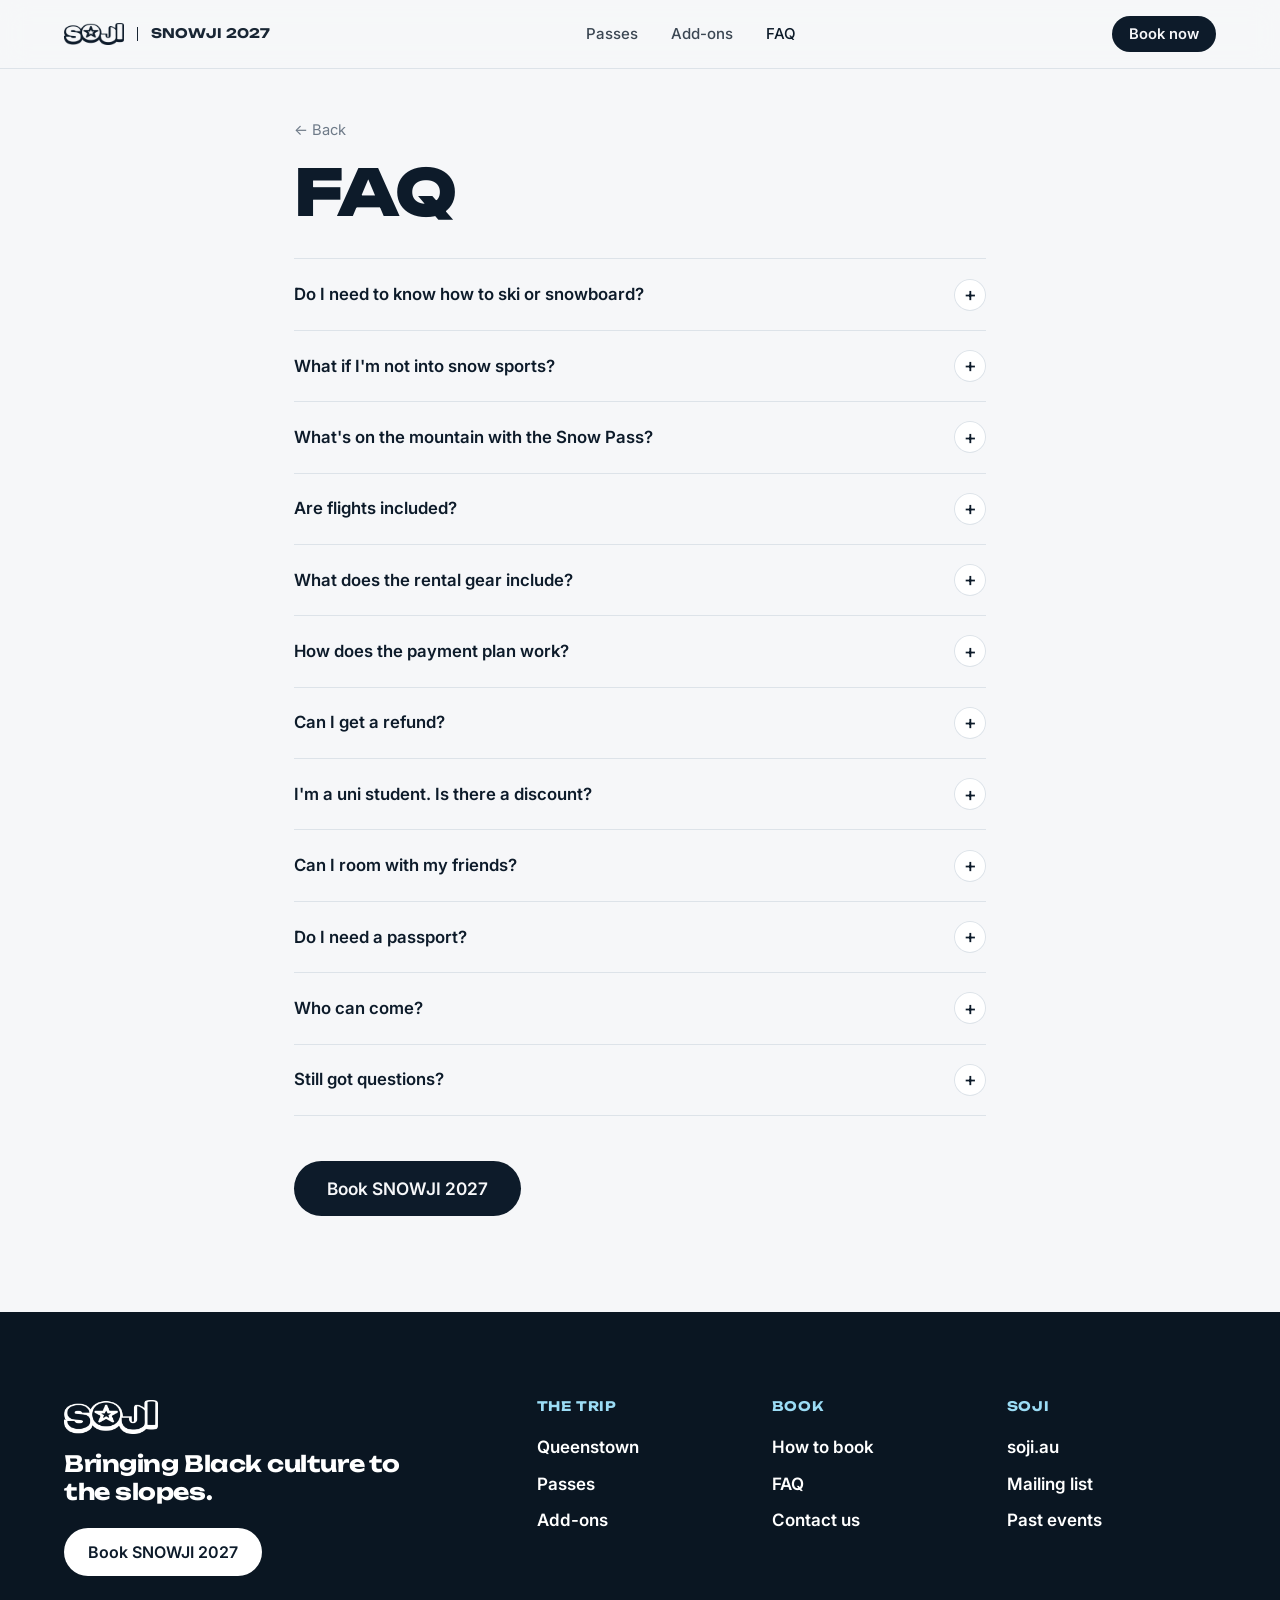
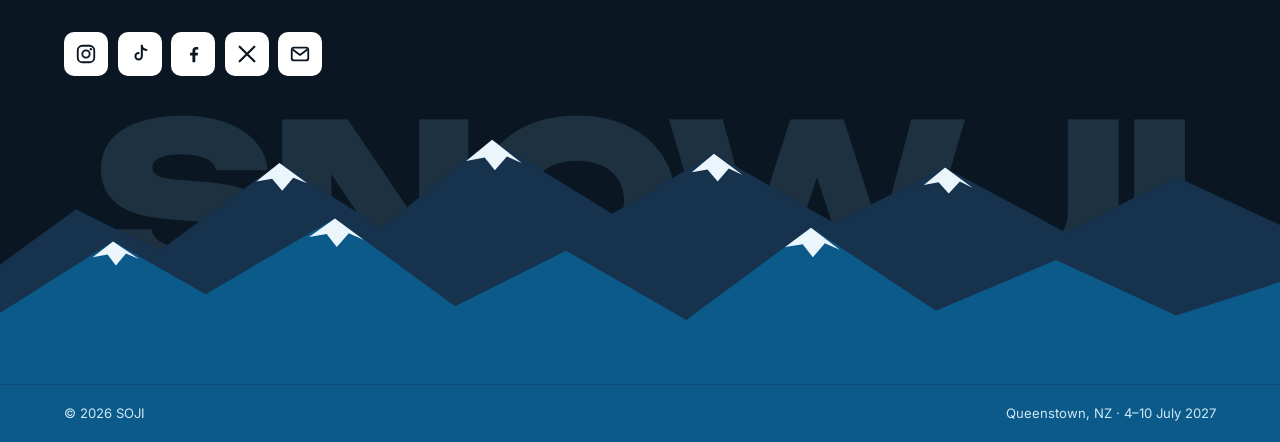
==== faq.html @ d61f3006 "SNOWJI 2027 site Co-Authored-By: Claude Opus 5.5 <noreply@anthropic.com>" ====
<!doctype html>
<html lang="en-AU">
<head>
  <meta charset="utf-8">
  <meta name="viewport" content="width=device-width, initial-scale=1, viewport-fit=cover">
  <title>FAQ · SNOWJI 2027</title>
  <meta name="description" content="Everything you need to know about SNOWJI 2027 in Queenstown: passes, flights, payments, gear and more.">
  <meta name="theme-color" content="#F6F7F9">
  <link rel="icon" href="data:image/svg+xml,%3Csvg xmlns='http://www.w3.org/2000/svg' viewBox='0 0 64 64'%3E%3Crect width='64' height='64' rx='16' fill='%230D1B2A'/%3E%3Cpath d='M32 12v40M14.7 22l34.6 20M14.7 42l34.6-20' stroke='%23F6F7F9' stroke-width='5' stroke-linecap='round'/%3E%3C/svg%3E">
  <link rel="preconnect" href="https://fonts.googleapis.com">
  <link rel="preconnect" href="https://fonts.gstatic.com" crossorigin>
  <link href="https://fonts.googleapis.com/css2?family=Unbounded:wght@400..800&family=Inter:wght@400;500;600;700&display=swap" rel="stylesheet">
  <link rel="stylesheet" href="css/styles.css">
</head>
<body class="page">
  <header class="nav scrolled" id="nav">
    <a class="brand" href="index.html" aria-label="SNOWJI 2027 home">
      <span class="soji-mark" aria-hidden="true"></span>
      <span class="brand-event">SNOWJI 2027</span>
    </a>
    <nav class="nav-links" aria-label="Sections">
      <a href="index.html#passes">Passes</a>
      <a href="index.html#add-ons">Add-ons</a>
      <a href="faq.html" aria-current="page">FAQ</a>
    </nav>
    <a class="btn btn-ink btn-sm" href="https://www.wetravel.com/trips/snowji-2027-soji-3534687816" target="_blank" rel="noopener">Book now</a>
  </header>

  <main class="faq-page">
    <a class="back" href="index.html">← Back</a>
    <h1>FAQ</h1>

    <div class="faq">
      <details>
        <summary>Do I need to know how to ski or snowboard?</summary>
        <p>No. SNOWJI is for first-timers through to pros. If you're new, add the A$99 beginner lesson to your Snow Pass.</p>
      </details>
      <details>
        <summary>What if I'm not into snow sports?</summary>
        <p>Get the Vibe Pass: six nights' accommodation, the group dinner and two activities in Queenstown, without the ski days.</p>
      </details>
      <details>
        <summary>What's on the mountain with the Snow Pass?</summary>
        <p>Three ski days plus one night skiing session at Coronet Peak, with lift passes, rental gear and mountain transport.</p>
      </details>
      <details>
        <summary>Are flights included?</summary>
        <p>No. Return flights from Melbourne with Air New Zealand are an optional add-on (A$1,099, with a separate A$99 deposit). It includes a 23 kg checked bag, 7 kg carry-on and return airport coach transfers in Queenstown. You can book your own flights, but airport transfers only come with our flight add-on.</p>
      </details>
      <details>
        <summary>What does the rental gear include?</summary>
        <p>Skiing: skis, ski boots, poles and a helmet. Snowboarding: a snowboard with bindings, snowboard boots and a helmet. Snow jackets, pants, gloves and goggles aren't included.</p>
      </details>
      <details>
        <summary>How does the payment plan work?</summary>
        <p>Pay the A$99 deposit to lock in your spot. Instalments start in January 2027, or you can pay in full at any time. Pay by BECS direct debit to avoid extra transaction fees. Booking fees apply.</p>
      </details>
      <details>
        <summary>Can I get a refund?</summary>
        <p>All payments are non-refundable, including if there's no snow or the lifts aren't running. Once you've chosen a package, it can't be changed. We strongly recommend travel insurance.</p>
      </details>
      <details>
        <summary>I'm a uni student. Is there a discount?</summary>
        <p>Let us know you're an Australian or New Zealand university student at checkout. If a discount is available, we'll email you the details.</p>
      </details>
      <details>
        <summary>Can I room with my friends?</summary>
        <p>You can list up to three preferred roommates at checkout. We'll do our best, but requests can't be guaranteed.</p>
      </details>
      <details>
        <summary>Do I need a passport?</summary>
        <p>Yes, a valid passport. If you're booking our flights, make sure the name you give us matches your passport.</p>
      </details>
      <details>
        <summary>Who can come?</summary>
        <p>SNOWJI is 18+. Wheelchair-accessible options are available, so get in touch.</p>
      </details>
      <details>
        <summary>Still got questions?</summary>
        <p>Email <a href="mailto:info@soji.au">info@soji.au</a> or DM <a href="https://instagram.com/soji.au" target="_blank" rel="noopener">@soji.au</a> on Instagram.</p>
      </details>
    </div>

    <a class="btn btn-ink btn-lg" href="https://www.wetravel.com/trips/snowji-2027-soji-3534687816" target="_blank" rel="noopener">Book SNOWJI 2027</a>
  </main>

  <footer class="foot">
    <div class="foot-top">
      <div class="foot-brand">
        <span class="soji-mark" aria-hidden="true"></span>
        <p class="foot-tag">Bringing Black culture to the slopes.</p>
        <a class="btn btn-light" href="https://www.wetravel.com/trips/snowji-2027-soji-3534687816" target="_blank" rel="noopener">Book SNOWJI 2027</a>
      </div>
      <nav class="foot-cols" aria-label="Footer">
        <div>
          <h2>The trip</h2>
          <a href="index.html#trip">Queenstown</a>
          <a href="index.html#passes">Passes</a>
          <a href="index.html#add-ons">Add-ons</a>
        </div>
        <div>
          <h2>Book</h2>
          <a href="index.html#booking">How to book</a>
          <a href="faq.html">FAQ</a>
          <a href="mailto:info@soji.au">Contact us</a>
        </div>
        <div>
          <h2>SOJI</h2>
          <a href="https://www.soji.au/" target="_blank" rel="noopener">soji.au</a>
          <a href="https://www.soji.au/mail" target="_blank" rel="noopener">Mailing list</a>
          <a href="https://www.soji.au/past-events" target="_blank" rel="noopener">Past events</a>
        </div>
      </nav>
    </div>
    <ul class="foot-social">
      <li><a href="https://www.instagram.com/soji.au" target="_blank" rel="noopener" aria-label="SOJI on Instagram"><svg viewBox="0 0 24 24" aria-hidden="true"><rect x="3" y="3" width="18" height="18" rx="5" fill="none" stroke="currentColor" stroke-width="2"/><circle cx="12" cy="12" r="4" fill="none" stroke="currentColor" stroke-width="2"/><circle cx="17.3" cy="6.7" r="1.3" fill="currentColor"/></svg></a></li>
      <li><a href="https://www.tiktok.com/@soji.au" target="_blank" rel="noopener" aria-label="SOJI on TikTok"><svg viewBox="0 0 24 24" aria-hidden="true"><path d="M14 3v11.5a3.5 3.5 0 1 1-3.5-3.5" fill="none" stroke="currentColor" stroke-width="2.2" stroke-linecap="round"/><path d="M14 3c.4 2.6 2.2 4.4 5 4.6" fill="none" stroke="currentColor" stroke-width="2.2" stroke-linecap="round"/></svg></a></li>
      <li><a href="https://www.facebook.com/soji.au" target="_blank" rel="noopener" aria-label="SOJI on Facebook"><svg viewBox="0 0 24 24" aria-hidden="true"><path d="M14.5 21v-7.5h2.6l.4-3h-3V8.6c0-.9.3-1.5 1.6-1.5h1.6V4.4A21 21 0 0 0 15.3 4.3c-2.3 0-3.9 1.4-3.9 4v2.2H8.8v3h2.6V21z" fill="currentColor"/></svg></a></li>
      <li><a href="https://twitter.com/soji_au" target="_blank" rel="noopener" aria-label="SOJI on X"><svg viewBox="0 0 24 24" aria-hidden="true"><path d="M4 4l16 16M20 4L4 20" fill="none" stroke="currentColor" stroke-width="2.4" stroke-linecap="round"/></svg></a></li>
      <li><a href="mailto:info@soji.au" aria-label="Email SOJI"><svg viewBox="0 0 24 24" aria-hidden="true"><rect x="3" y="5" width="18" height="14" rx="2.5" fill="none" stroke="currentColor" stroke-width="2"/><path d="M4 7l8 6 8-6" fill="none" stroke="currentColor" stroke-width="2" stroke-linejoin="round"/></svg></a></li>
    </ul>
    <div class="foot-art" aria-hidden="true">
      <svg viewBox="0 0 1440 360" preserveAspectRatio="xMidYMax slice">
        <text x="720" y="250" text-anchor="middle" class="foot-word">SNOWJI</text>
        <path class="m-far" d="M0 250 L110 170 L200 215 L330 120 L440 190 L560 95 L690 175 L800 110 L930 185 L1050 125 L1180 195 L1300 135 L1440 200 V360 H0Z"/>
        <path class="m-snow" d="M330 120 L305 140 L322 137 L333 150 L345 136 L360 142Z M560 95 L532 118 L552 114 L563 128 L576 113 L592 120Z M800 110 L776 130 L793 127 L804 140 L816 126 L831 133Z M1050 125 L1027 144 L1043 141 L1054 153 L1066 140 L1080 147Z"/>
        <path class="m-near" d="M0 300 L150 205 L250 262 L390 180 L520 275 L640 215 L770 290 L905 190 L1040 280 L1170 225 L1300 285 L1440 240 V360 H0Z"/>
        <path class="m-snow" d="M390 180 L362 200 L381 197 L392 211 L405 196 L421 203Z M905 190 L877 211 L896 208 L907 222 L920 207 L936 214Z M150 205 L128 222 L144 219 L153 231 L164 218 L178 224Z"/>
      </svg>
    </div>
    <div class="foot-bar">
      <span>© 2026 SOJI</span>
      <span>Queenstown, NZ · 4–10 July 2027</span>
    </div>
  </footer>
  <script src="js/book.js" defer></script>
  <script src="https://cdn.wetravel.com/widgets/embed_checkout.js" defer></script>
</body>
</html>
---- css/styles.css ----
/* SNOWJI 2027 */
:root {
  --snow: #F6F7F9;
  --snow-2: #ECEFF3;
  --card: #FFFFFF;
  --ink: #0D1B2A;
  --ink-2: #44515F;
  --ink-3: #6E7A88;
  --line: #DDE3E9;
  --flare: #F0532F;
  --sky: #0B5A8A;
  --ice: #9BDCF5;
  --ice-2: #DCF1FA;

  --lane: clamp(64px, 13vw, 210px);
  --gutter: clamp(20px, 5vw, 72px);
  --pad: clamp(88px, 13vh, 150px);
  --radius: 22px;
  --nav-h: 68px;

  --display: "Unbounded", ui-sans-serif, system-ui, sans-serif;
  --body: "Inter", ui-sans-serif, system-ui, -apple-system, "Segoe UI", sans-serif;
  color-scheme: light;
}

*, *::before, *::after { box-sizing: border-box; }
html { -webkit-text-size-adjust: 100%; scroll-behavior: smooth; scroll-padding-top: var(--nav-h); }
body { margin: 0; background: var(--snow); color: var(--ink); font: 400 1.0625rem/1.6 var(--body); -webkit-font-smoothing: antialiased; overflow-x: clip; }
img { display: block; max-width: 100%; height: auto; }
a { color: inherit; }
p, ul, ol, figure, dl, dd { margin: 0; }
h1, h2, h3 { margin: 0; font-family: var(--display); line-height: 1.05; letter-spacing: -0.03em; }
h2 { font-size: clamp(1.9rem, 4.2vw, 3.4rem); font-weight: 700; text-wrap: balance; }
h3 { font-weight: 600; letter-spacing: -0.02em; }
:focus-visible { outline: 3px solid var(--flare); outline-offset: 3px; border-radius: 6px; }

/* Buttons */
.btn {
  display: inline-flex; align-items: center; justify-content: center;
  font: 600 1rem/1 var(--body); padding: 1em 1.5em; border-radius: 999px;
  text-decoration: none; white-space: nowrap;
  transition: transform .2s ease, background-color .2s ease, color .2s ease;
}
.btn:hover { transform: translateY(-2px); }
.btn-ink { background: var(--ink); color: var(--snow); }
.btn-ink:hover { background: #18324D; }
.btn-light { background: #fff; color: var(--ink); }
.btn-sm { padding: .7em 1.15em; font-size: .92rem; }
.btn-lg { padding: 1.1em 1.9em; font-size: 1.08rem; }

/* WeTravel only opens checkout when the click lands on the button itself, not on text inside it */
.wtrvl-checkout_button * { pointer-events: none; }

/* Nav */
.nav {
  position: fixed; inset: 0 0 auto 0; z-index: 50; height: var(--nav-h);
  display: flex; align-items: center; justify-content: space-between; gap: 1rem;
  padding: 0 var(--gutter);
  color: var(--ink);
  transition: background-color .3s ease, box-shadow .3s ease, color .3s ease;
}
.nav.on-photo { color: #fff; }
.nav.scrolled { color: var(--ink); background: rgba(246, 247, 249, .88); -webkit-backdrop-filter: blur(14px); backdrop-filter: blur(14px); box-shadow: 0 1px 0 var(--line); }
.nav.on-photo:not(.scrolled) .btn-light { background: #fff; color: var(--ink); }
.nav.scrolled .btn-light { background: var(--ink); color: var(--snow); }
.brand { display: flex; align-items: center; gap: .8rem; text-decoration: none; }
.soji-mark {
  display: block; width: 60px; height: 22px; background: currentColor;
  -webkit-mask: url(../assets/img/soji-logo.png) left center / contain no-repeat;
  mask: url(../assets/img/soji-logo.png) left center / contain no-repeat;
}
.brand-event { font: 700 .82rem/1 var(--display); letter-spacing: .01em; padding-left: .8rem; border-left: 1.5px solid currentColor; opacity: .95; }
.nav-links { display: flex; gap: clamp(1.2rem, 2.6vw, 2.4rem); font-size: .94rem; font-weight: 500; }
.nav-links a { text-decoration: none; opacity: .8; transition: opacity .2s; }
.nav-links a:hover, .nav-links a[aria-current] { opacity: 1; }

/* ── Trail + rider ─────────────────────────────────── */
.mountain { position: relative; isolation: isolate; }
.trail { position: absolute; top: 0; left: 0; width: 100%; height: 100%; pointer-events: none; z-index: 0; overflow: visible; }
.trail path { fill: none; stroke-linecap: round; stroke-linejoin: round; }
.trail-groove { stroke: rgba(196, 208, 222, .55); stroke-width: 15; }
.trail-track { stroke: rgba(90, 110, 136, .5); stroke-width: 1.6; }
.rider { position: absolute; top: 0; left: 0; z-index: 6; pointer-events: none; visibility: hidden; will-change: transform; transform-origin: 56.37% 89.18%; filter: drop-shadow(-10px 4px 5px rgba(40, 60, 90, .16)); }
.rider img { width: 100%; height: auto; transform-origin: 56.37% 89.18%; will-change: transform; }
.powder { position: fixed; inset: 0; width: 100%; height: 100%; pointer-events: none; z-index: 5; }

.run { position: relative; padding-block: var(--pad); }
.run[data-side="left"] { padding-left: var(--lane); padding-right: var(--gutter); }
.run[data-side="right"] { padding-right: var(--lane); padding-left: var(--gutter); }
.lane { position: absolute; top: calc(var(--pad) * .8); bottom: calc(var(--pad) * .8); width: var(--lane); pointer-events: none; }
.run[data-side="left"] > .lane { left: 0; }
.run[data-side="right"] > .lane { right: 0; }
.run-body { position: relative; z-index: 1; max-width: 1000px; margin-inline: auto; }

.gate { --flag: var(--flare); position: absolute; top: calc(var(--pad) * .12); width: 3px; height: 70px; border-radius: 2px; background: var(--ink); }
.run:nth-of-type(odd) .gate { --flag: var(--sky); }
.run[data-side="left"] .gate { left: calc(50% + 26px); }
.run[data-side="right"] .gate { right: calc(50% + 26px); }
.gate::after { content: ""; position: absolute; top: 2px; left: 3px; width: 34px; height: 26px; background: var(--flag); clip-path: polygon(0 0, 100% 0, 80% 50%, 100% 100%, 0 100%); transform-origin: 0 50%; }
.run[data-side="right"] .gate::after { left: auto; right: 3px; transform-origin: 100% 50%; clip-path: polygon(0 0, 100% 0, 100% 100%, 0 100%, 20% 50%); }
.gate.passed::after { animation: flap 1.1s cubic-bezier(.3, .7, .3, 1); }
@keyframes flap { 20% { transform: scaleX(.55) skewY(-10deg); } 45% { transform: scaleX(1.08) skewY(5deg); } 70% { transform: scaleX(.92) skewY(-2deg); } }

/* ── Hero ─────────────────────────────────────────── */
.hero { position: relative; height: 100svh; min-height: 580px; }
.hero-photo { position: absolute; inset: 0; z-index: -1; overflow: hidden; background: var(--sky); }
.hero-photo img { position: absolute; inset: 0; width: 100%; height: 100%; max-width: none; object-fit: cover; object-position: 52% 43%; }
.hero-photo.handed-off .hero-full { visibility: hidden; }
.hero-photo::after { content: ""; position: absolute; inset: auto 0 0 0; height: 28%; background: linear-gradient(rgba(246, 247, 249, 0), var(--snow)); }
.hero-copy { position: relative; padding: calc(var(--nav-h) + clamp(28px, 9vh, 96px)) var(--gutter) 0; color: #fff; }
.hero h1 { font-size: clamp(2.7rem, 7.4vw, 7.2rem); font-weight: 800; letter-spacing: -0.04em; line-height: .95; }
.hero h1 span { color: var(--ice); }
.hero-meta { margin-top: 1.1rem; font: 600 clamp(1rem, 1.5vw, 1.2rem)/1.3 var(--body); }
.hero-cta { display: flex; flex-wrap: wrap; align-items: center; gap: .8rem 1.2rem; margin-top: 1.6rem; }
.hero-cta span { font-size: .92rem; opacity: .85; }

/* ── Sections ─────────────────────────────────────── */
.gate-label { display: flex; align-items: center; gap: .7em; margin-bottom: 1rem; font: 600 .78rem/1 var(--body); letter-spacing: .14em; text-transform: uppercase; color: var(--ink-3); }
.gate-label b { font: 700 .74rem/1 var(--display); letter-spacing: .02em; color: var(--ink); padding: .5em .75em; border-radius: 999px; background: var(--card); box-shadow: inset 0 0 0 1px var(--line); }
.lede { margin-top: 1rem; font-size: clamp(1.05rem, 1.4vw, 1.2rem); color: var(--ink-2); max-width: 34em; }
.note { margin-top: 1.4rem; font-size: .92rem; color: var(--ink-3); }
.note a { color: var(--ink); text-underline-offset: 3px; }

.facts { display: grid; grid-template-columns: repeat(4, minmax(0, 1fr)); margin-top: 2.2rem; background: var(--card); border: 1px solid var(--line); border-radius: var(--radius); }
.facts > div { padding: clamp(16px, 2vw, 24px); }
.facts > div + div { border-left: 1px solid var(--line); }
.facts dt { font-size: .74rem; letter-spacing: .12em; text-transform: uppercase; color: var(--ink-3); font-weight: 600; }
.facts dd { margin-top: .5rem; font: 600 clamp(1rem, 1.6vw, 1.25rem)/1.2 var(--display); letter-spacing: -.02em; }

.passes { display: grid; grid-template-columns: repeat(2, minmax(0, 1fr)); gap: clamp(12px, 2vw, 20px); margin-top: 2.2rem; }
.pass { background: var(--card); border: 1px solid var(--line); border-radius: 26px; padding: clamp(22px, 3vw, 36px); }
.pass h3 { font-size: 1.1rem; }
.price { margin-top: .5rem; font: 800 clamp(2.3rem, 4.2vw, 3.2rem)/1 var(--display); letter-spacing: -.05em; }
.pass-tag { margin-top: .6rem; color: var(--ink-2); }
.pass ul { list-style: none; padding: 1.2rem 0 0; margin-top: 1.2rem; border-top: 1px solid var(--line); display: grid; gap: .6rem; }
.pass li { display: grid; grid-template-columns: 20px 1fr; gap: .65rem; line-height: 1.4; }
.pass li::before { content: ""; width: 20px; height: 20px; margin-top: 1px; border-radius: 50%; background: var(--ice-2) url("data:image/svg+xml,%3Csvg xmlns='http://www.w3.org/2000/svg' viewBox='0 0 20 20'%3E%3Cpath d='M6 10.3l2.7 2.7 5.4-6' fill='none' stroke='%230D1B2A' stroke-width='2' stroke-linecap='round' stroke-linejoin='round'/%3E%3C/svg%3E") center / 20px no-repeat; }
.pass-snow { background: var(--ink); color: #EAF2F8; border-color: var(--ink); }
.pass-snow .pass-tag { color: #A9BACB; }
.pass-snow ul { border-color: rgba(255, 255, 255, .14); }
.pass-snow li::before { background-color: rgba(155, 220, 245, .2); background-image: url("data:image/svg+xml,%3Csvg xmlns='http://www.w3.org/2000/svg' viewBox='0 0 20 20'%3E%3Cpath d='M6 10.3l2.7 2.7 5.4-6' fill='none' stroke='%239BDCF5' stroke-width='2' stroke-linecap='round' stroke-linejoin='round'/%3E%3C/svg%3E"); }

.addons { list-style: none; padding: 0; margin-top: 2rem; border-top: 1px solid var(--line); max-width: 820px; }
.addons li { display: grid; grid-template-columns: minmax(0, 1fr) auto auto; align-items: baseline; gap: .4rem 1.6rem; padding: 1.15rem 0; border-bottom: 1px solid var(--line); }
.ad-name { font-weight: 600; }
.ad-for { font-size: .88rem; color: var(--ink-3); }
.ad-price { font: 700 1.1rem/1 var(--display); letter-spacing: -.03em; min-width: 5.5ch; text-align: right; }

.steps { list-style: none; padding: 0; counter-reset: s; display: grid; grid-template-columns: repeat(3, minmax(0, 1fr)); gap: clamp(12px, 2vw, 20px); margin-top: 2rem; }
.steps li { counter-increment: s; background: var(--card); border: 1px solid var(--line); border-radius: var(--radius); padding: clamp(20px, 2.4vw, 28px); font-weight: 600; line-height: 1.4; }
.steps li::before { content: counter(s); display: grid; place-items: center; width: 40px; height: 40px; margin-bottom: 1rem; border-radius: 50%; background: var(--ink); color: var(--snow); font: 700 1rem/1 var(--display); }

.strip { display: grid; grid-template-columns: repeat(5, minmax(0, 1fr)); gap: 10px; }
.strip figure { aspect-ratio: 4 / 5; border-radius: 16px; overflow: hidden; background: var(--snow-2); }
.strip img { width: 100%; height: 100%; object-fit: cover; }
.strip-cap { margin-top: .8rem; font-size: .78rem; letter-spacing: .14em; text-transform: uppercase; color: var(--ink-3); font-weight: 600; }

/* Finish */
.finish.run { padding: var(--pad) var(--lane) clamp(56px, 9vh, 96px); text-align: center; }
.finish > .lane { bottom: calc(clamp(56px, 9vh, 96px) + 16px + 140px); }
.finish-body { position: relative; z-index: 1; display: flex; flex-direction: column; align-items: center; gap: 1.4rem; }
.finish h2 { font-size: clamp(2rem, 5.4vw, 4.2rem); }
.finish .note { margin-top: 0; }
.finish-line { position: relative; width: min(640px, 100%); height: 14px; margin-top: 100px; background: repeating-conic-gradient(var(--ink) 0 25%, var(--card) 0 50%) 0 0 / 14px 14px; border-radius: 3px; box-shadow: 0 0 0 1px var(--ink); }
.finish-point { position: absolute; left: 76%; top: -4px; width: 1px; height: 1px; }
.finish.arrived .finish-line { animation: thud .6s cubic-bezier(.3, .7, .3, 1); }
@keyframes thud { 30% { transform: scaleY(.6); } }

/* Footer */
/* Footer: dark band, link columns, socials, illustrated range with the wordmark behind it */
.foot { position: relative; background: #0A1622; color: #fff; padding: clamp(48px, 7vw, 88px) var(--gutter) 0; overflow: hidden; }
.foot-top { position: relative; z-index: 1; max-width: 1180px; margin: 0 auto; display: grid; grid-template-columns: minmax(0, 1fr) minmax(0, 1.6fr); gap: 2.4rem 3rem; }
.foot .soji-mark { width: 96px; height: 34px; }
.foot-tag { margin: 1rem 0 1.4rem; font: 700 clamp(1.1rem, 1.8vw, 1.4rem)/1.25 var(--display); letter-spacing: -.02em; max-width: 16ch; }
.foot-cols { display: grid; grid-template-columns: repeat(3, minmax(0, 1fr)); gap: 1.6rem; }
.foot-cols h2 { font: 700 .82rem/1 var(--display); letter-spacing: .06em; text-transform: uppercase; color: var(--ice); margin-bottom: 1rem; }
.foot-cols a { display: block; padding: .3rem 0; text-decoration: none; font-weight: 600; color: #fff; }
.foot-cols a:hover { color: var(--ice); }
.foot-social { position: relative; z-index: 1; list-style: none; padding: 0; max-width: 1180px; margin: clamp(32px, 5vw, 56px) auto 0; display: flex; gap: .6rem; }
.foot-social a { display: grid; place-items: center; width: 44px; height: 44px; border-radius: 10px; background: #fff; color: #0A1622; transition: transform .2s ease, background-color .2s ease; }
.foot-social a:hover { transform: translateY(-2px); background: var(--ice); }
.foot-social svg { width: 22px; height: 22px; }
.foot-art { position: relative; margin: clamp(-24px, -2vw, -8px) calc(-1 * var(--gutter)) 0; height: clamp(200px, 26vw, 360px); }
.foot-art svg { position: absolute; inset: 0; width: 100%; height: 100%; }
.foot-word { font: 800 236px/1 var(--display); letter-spacing: -.05em; fill: rgba(155, 220, 245, .14); }
.m-far { fill: #16324D; }
.m-near { fill: #0B5A8A; }
.m-snow { fill: #EAF6FC; }
.foot-bar { position: relative; z-index: 1; display: flex; flex-wrap: wrap; justify-content: space-between; gap: .5rem 1.5rem; margin: 0 calc(-1 * var(--gutter)); padding: 18px var(--gutter); background: #0B5A8A; font-size: .82rem; color: #CFE8F6; }
.page .foot { margin-top: 0; }

/* Info strip along the bottom of the hero */
.marquee { position: absolute; left: 0; right: 0; bottom: 0; z-index: 2; overflow: hidden; background: var(--ink); color: #fff; padding: 14px 0; }
.marquee-track { display: flex; width: max-content; animation: marquee 38s linear infinite; }
.marquee-track span { font: 700 clamp(.82rem, 1.2vw, 1rem)/1 var(--display); letter-spacing: .02em; text-transform: uppercase; white-space: nowrap; padding: 0 1.6rem; position: relative; }
.marquee-track span::after { content: ""; position: absolute; right: -4px; top: 50%; width: 7px; height: 7px; margin-top: -3.5px; border-radius: 50%; background: var(--ice); }
@keyframes marquee { to { transform: translateX(-50%); } }

/* Pass buttons and the live WeTravel packages widget */
.pass .btn { margin-top: 1.6rem; }
.tickets { margin-top: clamp(20px, 3vw, 32px); display: flex; justify-content: center; }
.tickets iframe { width: 100% !important; max-width: 800px; border-radius: 20px; background: var(--card); box-shadow: 0 24px 60px -36px rgba(13, 27, 42, .45); }

/* Mobile booking dock */
.dock {
  position: fixed; left: 12px; right: 12px; bottom: calc(12px + env(safe-area-inset-bottom)); z-index: 60;
  display: none; align-items: center; justify-content: space-between; gap: 12px;
  padding: 8px 8px 8px 20px; border-radius: 999px; text-decoration: none;
  background: rgba(13, 27, 42, .94); color: var(--snow); font-size: .92rem; font-weight: 600;
  box-shadow: 0 16px 40px -16px rgba(13, 27, 42, .7);
  transform: translateY(160%); transition: transform .4s cubic-bezier(.2, .7, .2, 1);
}
.dock b { background: var(--snow); color: var(--ink); padding: .7em 1.2em; border-radius: 999px; }
.dock.show { transform: none; }

/* FAQ page */
.faq-page { max-width: 820px; margin: 0 auto; padding: calc(var(--nav-h) + 48px) var(--gutter) 96px; }
.back { font-size: .92rem; color: var(--ink-3); text-decoration: none; }
.back:hover { color: var(--ink); }
.faq-page h1 { margin: 1rem 0 2rem; font-size: clamp(2.4rem, 6vw, 4rem); font-weight: 800; letter-spacing: -.04em; }
.faq { border-top: 1px solid var(--line); margin-bottom: 2.8rem; }
.faq details { border-bottom: 1px solid var(--line); }
.faq summary { list-style: none; cursor: pointer; display: flex; justify-content: space-between; align-items: center; gap: 1rem; padding: 1.2rem 0; font-weight: 600; font-size: 1.05rem; }
.faq summary::-webkit-details-marker { display: none; }
.faq summary::after { content: "+"; flex: none; width: 32px; height: 32px; display: grid; place-items: center; border-radius: 50%; background: var(--card); box-shadow: inset 0 0 0 1px var(--line); font: 500 1.2rem/1 var(--body); transition: transform .25s ease; }
.faq details[open] summary::after { transform: rotate(45deg); }
.faq details p { padding: 0 0 1.3rem; color: var(--ink-2); max-width: 40em; }
.faq details a { color: var(--ink); text-underline-offset: 3px; }

/* ── Responsive ───────────────────────────────────── */
@media (max-width: 860px) {
  .nav-links { display: none; }
  .dock { display: flex; }
  .facts { grid-template-columns: repeat(2, minmax(0, 1fr)); }
  .facts > div:nth-child(3) { border-left: 0; }
  .facts > div:nth-child(n + 3) { border-top: 1px solid var(--line); }
  .passes, .steps { grid-template-columns: 1fr; }
  .steps li { display: flex; align-items: center; gap: 1rem; }
  .steps li::before { margin: 0; flex: none; }
  .strip { grid-template-columns: none; grid-auto-flow: column; grid-auto-columns: 62%; overflow-x: auto; scroll-snap-type: x mandatory; padding-bottom: 4px; }
  .strip figure { scroll-snap-align: start; }
  .foot-top { grid-template-columns: 1fr; }
  .foot-bar { padding-bottom: 92px; }
}
@media (max-width: 640px) {
  :root { --lane: 54px; --gutter: 18px; --pad: 76px; --nav-h: 60px; }
  body { font-size: 1rem; }
  .brand-event { font-size: .72rem; }
  .soji-mark { width: 50px; height: 18px; }
  .gate { height: 42px; width: 2px; top: calc(var(--pad) * .1); }
  .run[data-side="left"] .gate { left: calc(50% + 6px); }
  .run[data-side="right"] .gate { right: calc(50% + 6px); }
  .gate::after { width: 16px; height: 14px; left: 2px; }
  .run[data-side="right"] .gate::after { right: 2px; }
  .trail-groove { stroke-width: 9; }
  .trail-track { stroke-width: 1.2; }
  .addons li { grid-template-columns: minmax(0, 1fr) auto; }
  .ad-for { grid-column: 1; grid-row: 2; }
  .ad-price { grid-column: 2; grid-row: 1 / span 2; align-self: center; }
  .finish-line { width: 100%; }
  .foot-cols { grid-template-columns: 1fr 1fr; }
  .foot-word { font-size: 300px; }
  .tickets { margin: 24px calc(-1 * var(--lane)) 0 calc(-1 * var(--gutter)); }
  .tickets iframe { border-radius: 0; box-shadow: none; }
}

@media (prefers-reduced-motion: reduce) {
  html { scroll-behavior: auto; }
  .gate.passed::after, .finish.arrived .finish-line, .marquee-track { animation: none; }
  .btn { transition: none; }
}
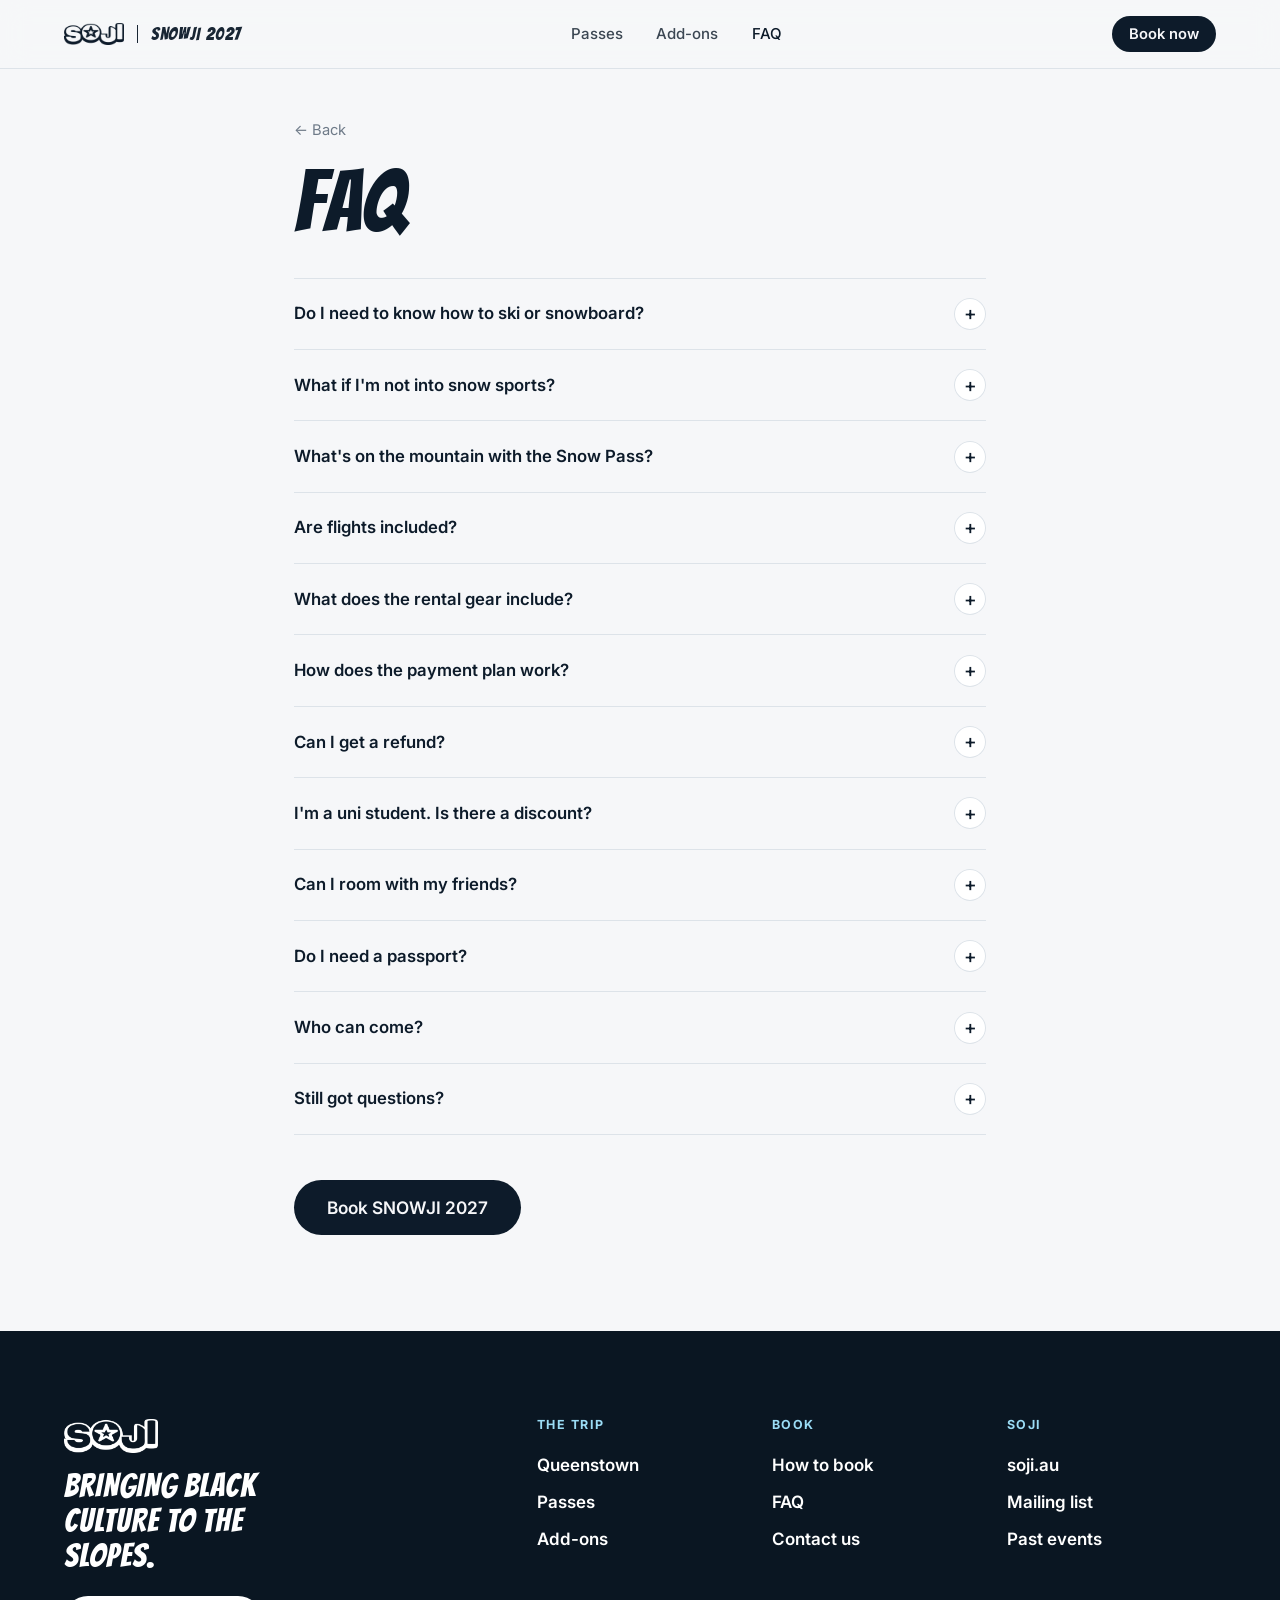
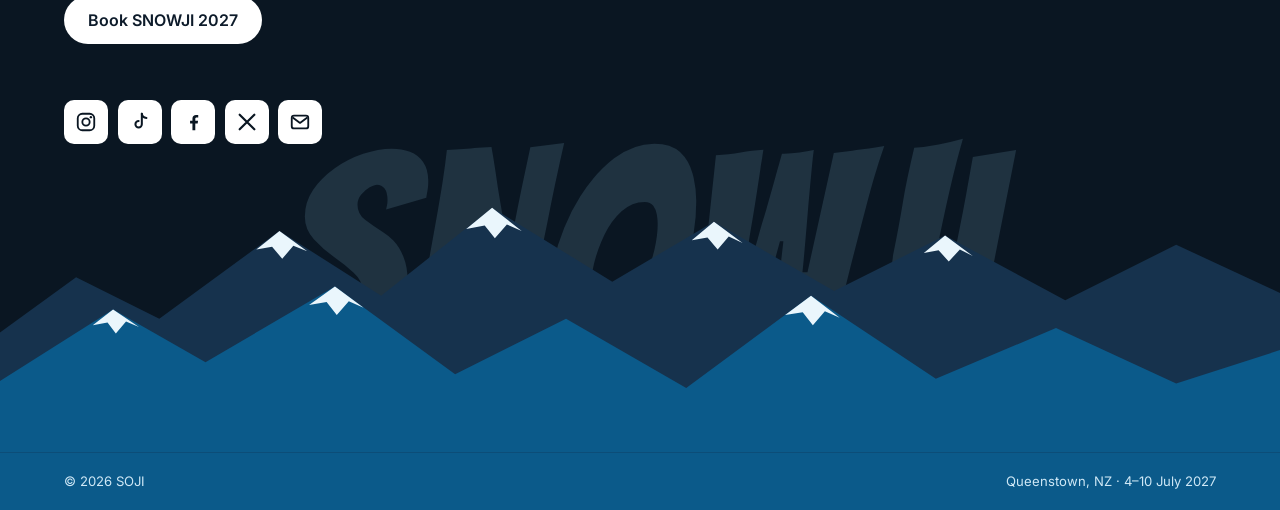
==== commit 0abe6b56: "Bangers type, bigger hero title, clearer trip facts (Ewa's feedback) Co-Authored-By: Claude Opus 5.5" ====
--- a/faq.html
+++ b/faq.html
@@ -9,7 +9,7 @@
   <link rel="icon" href="data:image/svg+xml,%3Csvg xmlns='http://www.w3.org/2000/svg' viewBox='0 0 64 64'%3E%3Crect width='64' height='64' rx='16' fill='%230D1B2A'/%3E%3Cpath d='M32 12v40M14.7 22l34.6 20M14.7 42l34.6-20' stroke='%23F6F7F9' stroke-width='5' stroke-linecap='round'/%3E%3C/svg%3E">
   <link rel="preconnect" href="https://fonts.googleapis.com">
   <link rel="preconnect" href="https://fonts.gstatic.com" crossorigin>
-  <link href="https://fonts.googleapis.com/css2?family=Unbounded:wght@400..800&family=Inter:wght@400;500;600;700&display=swap" rel="stylesheet">
+  <link href="https://fonts.googleapis.com/css2?family=Bangers&family=Inter:wght@400;500;600;700&display=swap" rel="stylesheet">
   <link rel="stylesheet" href="css/styles.css">
 </head>
 <body class="page">
--- a/css/styles.css
+++ b/css/styles.css
@@ -18,7 +18,7 @@
   --radius: 22px;
   --nav-h: 68px;
 
-  --display: "Unbounded", ui-sans-serif, system-ui, sans-serif;
+  --display: "Bangers", "Impact", ui-sans-serif, system-ui, sans-serif;
   --body: "Inter", ui-sans-serif, system-ui, -apple-system, "Segoe UI", sans-serif;
   color-scheme: light;
 }
@@ -29,9 +29,9 @@
 img { display: block; max-width: 100%; height: auto; }
 a { color: inherit; }
 p, ul, ol, figure, dl, dd { margin: 0; }
-h1, h2, h3 { margin: 0; font-family: var(--display); line-height: 1.05; letter-spacing: -0.03em; }
-h2 { font-size: clamp(1.9rem, 4.2vw, 3.4rem); font-weight: 700; text-wrap: balance; }
-h3 { font-weight: 600; letter-spacing: -0.02em; }
+h1, h2, h3 { margin: 0; font-family: var(--display); font-weight: 400; line-height: 1; letter-spacing: .02em; text-transform: uppercase; }
+h2 { font-size: clamp(2.8rem, 6.4vw, 5rem); text-wrap: balance; }
+h3 { letter-spacing: .03em; }
 :focus-visible { outline: 3px solid var(--flare); outline-offset: 3px; border-radius: 6px; }
 
 /* Buttons */
@@ -69,7 +69,7 @@
   -webkit-mask: url(../assets/img/soji-logo.png) left center / contain no-repeat;
   mask: url(../assets/img/soji-logo.png) left center / contain no-repeat;
 }
-.brand-event { font: 700 .82rem/1 var(--display); letter-spacing: .01em; padding-left: .8rem; border-left: 1.5px solid currentColor; opacity: .95; }
+.brand-event { font: 400 1.15rem/1 var(--display); letter-spacing: .05em; padding-left: .8rem; border-left: 1.5px solid currentColor; opacity: .95; }
 .nav-links { display: flex; gap: clamp(1.2rem, 2.6vw, 2.4rem); font-size: .94rem; font-weight: 500; }
 .nav-links a { text-decoration: none; opacity: .8; transition: opacity .2s; }
 .nav-links a:hover, .nav-links a[aria-current] { opacity: 1; }
@@ -108,29 +108,29 @@
 .hero-photo.handed-off .hero-full { visibility: hidden; }
 .hero-photo::after { content: ""; position: absolute; inset: auto 0 0 0; height: 28%; background: linear-gradient(rgba(246, 247, 249, 0), var(--snow)); }
 .hero-copy { position: relative; padding: calc(var(--nav-h) + clamp(28px, 9vh, 96px)) var(--gutter) 0; color: #fff; }
-.hero h1 { font-size: clamp(2.7rem, 7.4vw, 7.2rem); font-weight: 800; letter-spacing: -0.04em; line-height: .95; }
+.hero h1 { font-size: clamp(4.6rem, 13vw, 11rem); line-height: .86; letter-spacing: .015em; text-shadow: 0 2px 24px rgba(0, 0, 0, .12); }
 .hero h1 span { color: var(--ice); }
-.hero-meta { margin-top: 1.1rem; font: 600 clamp(1rem, 1.5vw, 1.2rem)/1.3 var(--body); }
+.hero-meta { margin-top: 1.2rem; font: 700 clamp(1rem, 1.5vw, 1.2rem)/1.45 var(--body); letter-spacing: .08em; text-transform: uppercase; }
 .hero-cta { display: flex; flex-wrap: wrap; align-items: center; gap: .8rem 1.2rem; margin-top: 1.6rem; }
-.hero-cta span { font-size: .92rem; opacity: .85; }
+.hero-price { font: 700 .82rem/1 var(--body); letter-spacing: .08em; text-transform: uppercase; color: #fff; padding: .75em 1.1em; border-radius: 999px; background: rgba(13, 27, 42, .55); -webkit-backdrop-filter: blur(8px); backdrop-filter: blur(8px); }
 
 /* ── Sections ─────────────────────────────────────── */
-.gate-label { display: flex; align-items: center; gap: .7em; margin-bottom: 1rem; font: 600 .78rem/1 var(--body); letter-spacing: .14em; text-transform: uppercase; color: var(--ink-3); }
-.gate-label b { font: 700 .74rem/1 var(--display); letter-spacing: .02em; color: var(--ink); padding: .5em .75em; border-radius: 999px; background: var(--card); box-shadow: inset 0 0 0 1px var(--line); }
-.lede { margin-top: 1rem; font-size: clamp(1.05rem, 1.4vw, 1.2rem); color: var(--ink-2); max-width: 34em; }
+.gate-label { display: flex; align-items: center; gap: .7em; margin-bottom: 1rem; font: 700 .78rem/1 var(--body); letter-spacing: .14em; text-transform: uppercase; color: var(--ink-3); }
+.gate-label b { font: 700 .74rem/1 var(--body); letter-spacing: 0; color: var(--ink); padding: .5em .75em; border-radius: 999px; background: var(--card); box-shadow: inset 0 0 0 1px var(--line); }
+.lede { margin-top: .9rem; font-size: 1rem; color: var(--ink-2); max-width: 34em; }
 .note { margin-top: 1.4rem; font-size: .92rem; color: var(--ink-3); }
 .note a { color: var(--ink); text-underline-offset: 3px; }
 
-.facts { display: grid; grid-template-columns: repeat(4, minmax(0, 1fr)); margin-top: 2.2rem; background: var(--card); border: 1px solid var(--line); border-radius: var(--radius); }
-.facts > div { padding: clamp(16px, 2vw, 24px); }
-.facts > div + div { border-left: 1px solid var(--line); }
-.facts dt { font-size: .74rem; letter-spacing: .12em; text-transform: uppercase; color: var(--ink-3); font-weight: 600; }
-.facts dd { margin-top: .5rem; font: 600 clamp(1rem, 1.6vw, 1.25rem)/1.2 var(--display); letter-spacing: -.02em; }
+.facts { margin-top: 2rem; border-top: 1px solid var(--line); max-width: 820px; }
+.facts > div { display: flex; align-items: baseline; justify-content: space-between; gap: 1.5rem; padding: 1.05rem 0; border-bottom: 1px solid var(--line); }
+
+.facts dt { font-size: .78rem; letter-spacing: .12em; text-transform: uppercase; color: var(--ink-3); font-weight: 700; }
+.facts dd { font: 400 clamp(1.5rem, 2.4vw, 1.9rem)/1 var(--display); letter-spacing: .03em; text-transform: uppercase; text-align: right; }
 
 .passes { display: grid; grid-template-columns: repeat(2, minmax(0, 1fr)); gap: clamp(12px, 2vw, 20px); margin-top: 2.2rem; }
 .pass { background: var(--card); border: 1px solid var(--line); border-radius: 26px; padding: clamp(22px, 3vw, 36px); }
-.pass h3 { font-size: 1.1rem; }
-.price { margin-top: .5rem; font: 800 clamp(2.3rem, 4.2vw, 3.2rem)/1 var(--display); letter-spacing: -.05em; }
+.pass h3 { font-size: clamp(1.6rem, 2.4vw, 2rem); }
+.price { margin-top: .4rem; font: 400 clamp(3.2rem, 5.6vw, 4.6rem)/.95 var(--display); letter-spacing: .02em; }
 .pass-tag { margin-top: .6rem; color: var(--ink-2); }
 .pass ul { list-style: none; padding: 1.2rem 0 0; margin-top: 1.2rem; border-top: 1px solid var(--line); display: grid; gap: .6rem; }
 .pass li { display: grid; grid-template-columns: 20px 1fr; gap: .65rem; line-height: 1.4; }
@@ -142,13 +142,13 @@
 
 .addons { list-style: none; padding: 0; margin-top: 2rem; border-top: 1px solid var(--line); max-width: 820px; }
 .addons li { display: grid; grid-template-columns: minmax(0, 1fr) auto auto; align-items: baseline; gap: .4rem 1.6rem; padding: 1.15rem 0; border-bottom: 1px solid var(--line); }
-.ad-name { font-weight: 600; }
+.ad-name { font-weight: 700; text-transform: uppercase; letter-spacing: .04em; font-size: .95rem; }
 .ad-for { font-size: .88rem; color: var(--ink-3); }
-.ad-price { font: 700 1.1rem/1 var(--display); letter-spacing: -.03em; min-width: 5.5ch; text-align: right; }
+.ad-price { font: 400 clamp(1.5rem, 2.4vw, 1.9rem)/1 var(--display); letter-spacing: .03em; min-width: 5.5ch; text-align: right; }
 
 .steps { list-style: none; padding: 0; counter-reset: s; display: grid; grid-template-columns: repeat(3, minmax(0, 1fr)); gap: clamp(12px, 2vw, 20px); margin-top: 2rem; }
 .steps li { counter-increment: s; background: var(--card); border: 1px solid var(--line); border-radius: var(--radius); padding: clamp(20px, 2.4vw, 28px); font-weight: 600; line-height: 1.4; }
-.steps li::before { content: counter(s); display: grid; place-items: center; width: 40px; height: 40px; margin-bottom: 1rem; border-radius: 50%; background: var(--ink); color: var(--snow); font: 700 1rem/1 var(--display); }
+.steps li::before { content: counter(s); display: grid; place-items: center; width: 44px; height: 44px; margin-bottom: 1rem; border-radius: 50%; background: var(--ink); color: var(--snow); font: 400 1.5rem/1 var(--display); }
 
 .strip { display: grid; grid-template-columns: repeat(5, minmax(0, 1fr)); gap: 10px; }
 .strip figure { aspect-ratio: 4 / 5; border-radius: 16px; overflow: hidden; background: var(--snow-2); }
@@ -159,7 +159,7 @@
 .finish.run { padding: var(--pad) var(--lane) clamp(56px, 9vh, 96px); text-align: center; }
 .finish > .lane { bottom: calc(clamp(56px, 9vh, 96px) + 16px + 140px); }
 .finish-body { position: relative; z-index: 1; display: flex; flex-direction: column; align-items: center; gap: 1.4rem; }
-.finish h2 { font-size: clamp(2rem, 5.4vw, 4.2rem); }
+.finish h2 { font-size: clamp(3rem, 7.4vw, 6rem); }
 .finish .note { margin-top: 0; }
 .finish-line { position: relative; width: min(640px, 100%); height: 14px; margin-top: 100px; background: repeating-conic-gradient(var(--ink) 0 25%, var(--card) 0 50%) 0 0 / 14px 14px; border-radius: 3px; box-shadow: 0 0 0 1px var(--ink); }
 .finish-point { position: absolute; left: 76%; top: -4px; width: 1px; height: 1px; }
@@ -171,9 +171,9 @@
 .foot { position: relative; background: #0A1622; color: #fff; padding: clamp(48px, 7vw, 88px) var(--gutter) 0; overflow: hidden; }
 .foot-top { position: relative; z-index: 1; max-width: 1180px; margin: 0 auto; display: grid; grid-template-columns: minmax(0, 1fr) minmax(0, 1.6fr); gap: 2.4rem 3rem; }
 .foot .soji-mark { width: 96px; height: 34px; }
-.foot-tag { margin: 1rem 0 1.4rem; font: 700 clamp(1.1rem, 1.8vw, 1.4rem)/1.25 var(--display); letter-spacing: -.02em; max-width: 16ch; }
+.foot-tag { margin: 1rem 0 1.4rem; font: 400 clamp(1.6rem, 2.6vw, 2.1rem)/1.05 var(--display); letter-spacing: .03em; text-transform: uppercase; max-width: 16ch; }
 .foot-cols { display: grid; grid-template-columns: repeat(3, minmax(0, 1fr)); gap: 1.6rem; }
-.foot-cols h2 { font: 700 .82rem/1 var(--display); letter-spacing: .06em; text-transform: uppercase; color: var(--ice); margin-bottom: 1rem; }
+.foot-cols h2 { font: 700 .78rem/1 var(--body); letter-spacing: .12em; text-transform: uppercase; color: var(--ice); margin-bottom: 1rem; }
 .foot-cols a { display: block; padding: .3rem 0; text-decoration: none; font-weight: 600; color: #fff; }
 .foot-cols a:hover { color: var(--ice); }
 .foot-social { position: relative; z-index: 1; list-style: none; padding: 0; max-width: 1180px; margin: clamp(32px, 5vw, 56px) auto 0; display: flex; gap: .6rem; }
@@ -182,7 +182,7 @@
 .foot-social svg { width: 22px; height: 22px; }
 .foot-art { position: relative; margin: clamp(-24px, -2vw, -8px) calc(-1 * var(--gutter)) 0; height: clamp(200px, 26vw, 360px); }
 .foot-art svg { position: absolute; inset: 0; width: 100%; height: 100%; }
-.foot-word { font: 800 236px/1 var(--display); letter-spacing: -.05em; fill: rgba(155, 220, 245, .14); }
+.foot-word { font: 400 300px/1 var(--display); letter-spacing: .02em; fill: rgba(155, 220, 245, .14); }
 .m-far { fill: #16324D; }
 .m-near { fill: #0B5A8A; }
 .m-snow { fill: #EAF6FC; }
@@ -192,7 +192,7 @@
 /* Info strip along the bottom of the hero */
 .marquee { position: absolute; left: 0; right: 0; bottom: 0; z-index: 2; overflow: hidden; background: var(--ink); color: #fff; padding: 14px 0; }
 .marquee-track { display: flex; width: max-content; animation: marquee 38s linear infinite; }
-.marquee-track span { font: 700 clamp(.82rem, 1.2vw, 1rem)/1 var(--display); letter-spacing: .02em; text-transform: uppercase; white-space: nowrap; padding: 0 1.6rem; position: relative; }
+.marquee-track span { font: 400 clamp(1.15rem, 1.6vw, 1.4rem)/1 var(--display); letter-spacing: .06em; text-transform: uppercase; white-space: nowrap; padding: 0 1.6rem; position: relative; }
 .marquee-track span::after { content: ""; position: absolute; right: -4px; top: 50%; width: 7px; height: 7px; margin-top: -3.5px; border-radius: 50%; background: var(--ice); }
 @keyframes marquee { to { transform: translateX(-50%); } }
 
@@ -217,7 +217,7 @@
 .faq-page { max-width: 820px; margin: 0 auto; padding: calc(var(--nav-h) + 48px) var(--gutter) 96px; }
 .back { font-size: .92rem; color: var(--ink-3); text-decoration: none; }
 .back:hover { color: var(--ink); }
-.faq-page h1 { margin: 1rem 0 2rem; font-size: clamp(2.4rem, 6vw, 4rem); font-weight: 800; letter-spacing: -.04em; }
+.faq-page h1 { margin: 1rem 0 2rem; font-size: clamp(3.4rem, 8vw, 5.4rem); }
 .faq { border-top: 1px solid var(--line); margin-bottom: 2.8rem; }
 .faq details { border-bottom: 1px solid var(--line); }
 .faq summary { list-style: none; cursor: pointer; display: flex; justify-content: space-between; align-items: center; gap: 1rem; padding: 1.2rem 0; font-weight: 600; font-size: 1.05rem; }
@@ -231,9 +231,6 @@
 @media (max-width: 860px) {
   .nav-links { display: none; }
   .dock { display: flex; }
-  .facts { grid-template-columns: repeat(2, minmax(0, 1fr)); }
-  .facts > div:nth-child(3) { border-left: 0; }
-  .facts > div:nth-child(n + 3) { border-top: 1px solid var(--line); }
   .passes, .steps { grid-template-columns: 1fr; }
   .steps li { display: flex; align-items: center; gap: 1rem; }
   .steps li::before { margin: 0; flex: none; }
@@ -245,7 +242,9 @@
 @media (max-width: 640px) {
   :root { --lane: 54px; --gutter: 18px; --pad: 76px; --nav-h: 60px; }
   body { font-size: 1rem; }
-  .brand-event { font-size: .72rem; }
+  .brand-event { font-size: 1rem; }
+  .hero h1 { font-size: 25vw; }
+  .hero h1 span { display: block; }
   .soji-mark { width: 50px; height: 18px; }
   .gate { height: 42px; width: 2px; top: calc(var(--pad) * .1); }
   .run[data-side="left"] .gate { left: calc(50% + 6px); }
@@ -259,7 +258,7 @@
   .ad-price { grid-column: 2; grid-row: 1 / span 2; align-self: center; }
   .finish-line { width: 100%; }
   .foot-cols { grid-template-columns: 1fr 1fr; }
-  .foot-word { font-size: 300px; }
+  .foot-word { font-size: 380px; }
   .tickets { margin: 24px calc(-1 * var(--lane)) 0 calc(-1 * var(--gutter)); }
   .tickets iframe { border-radius: 0; box-shadow: none; }
 }
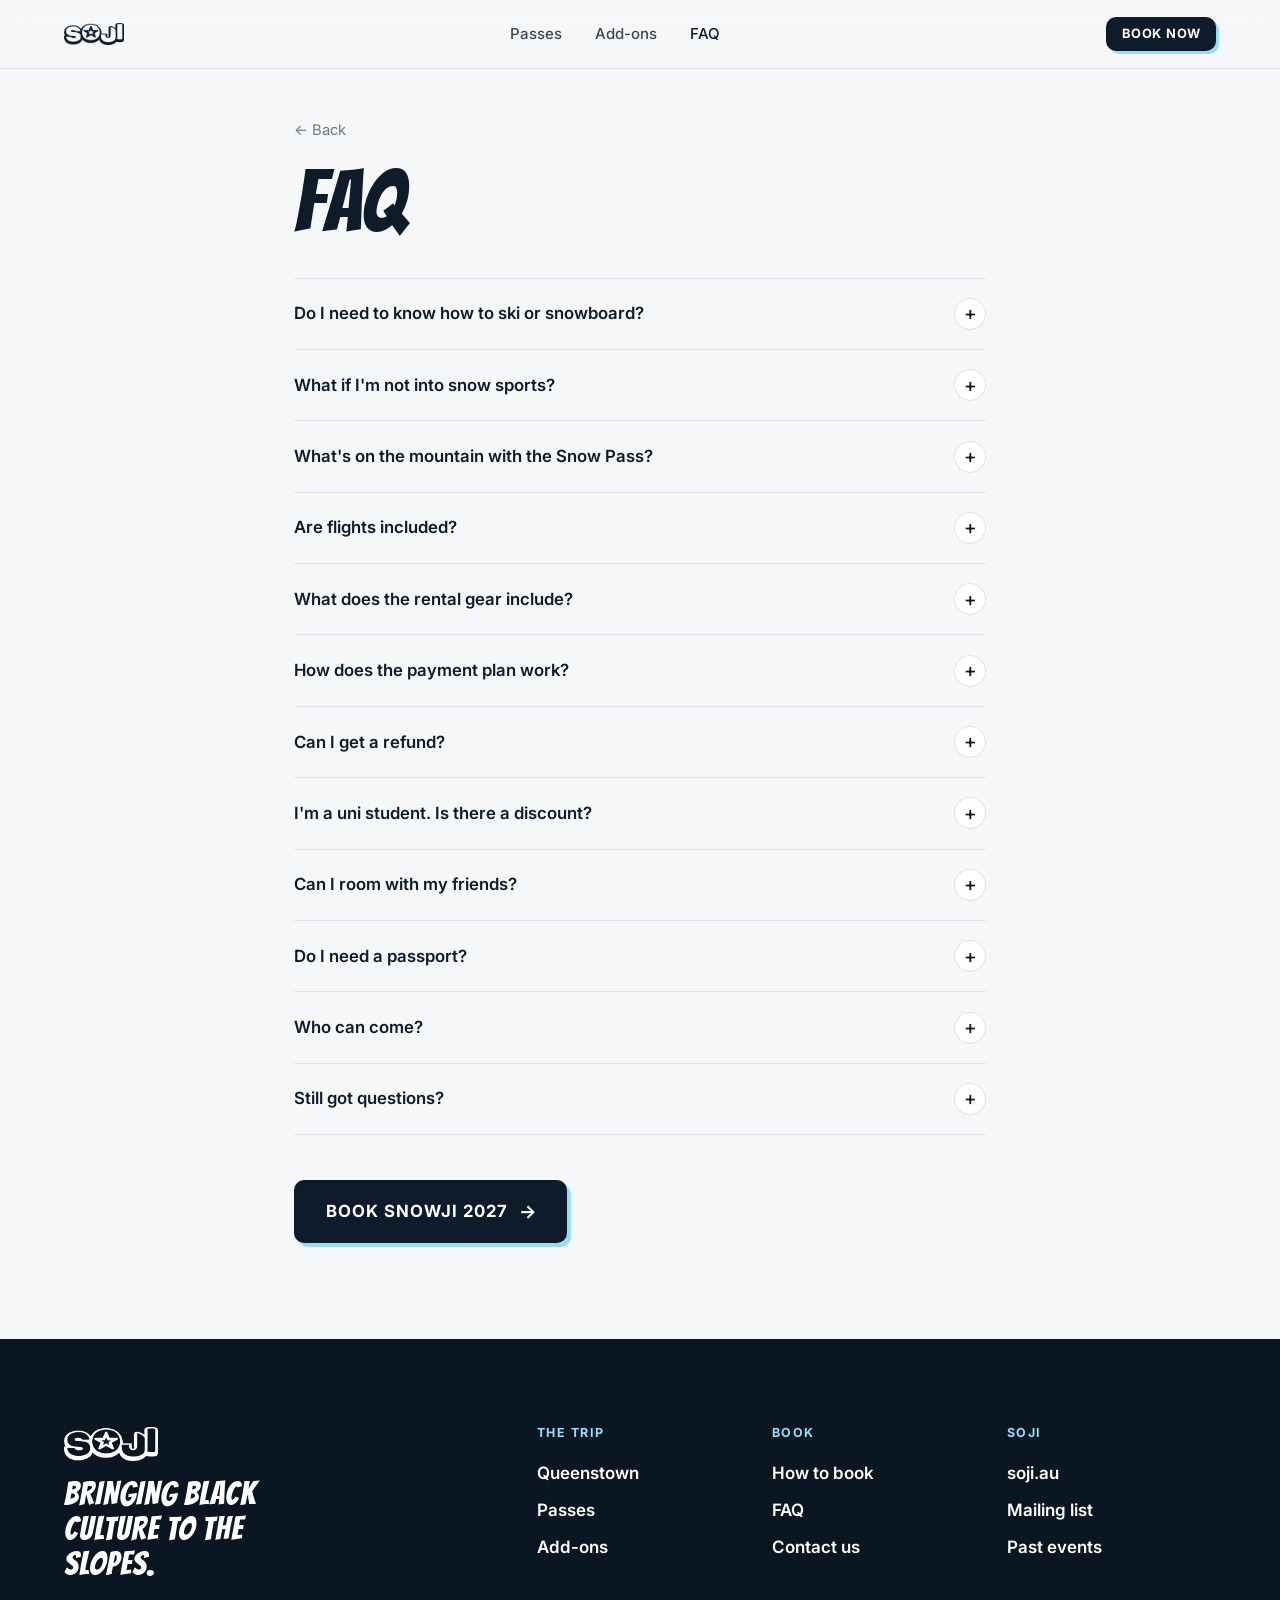
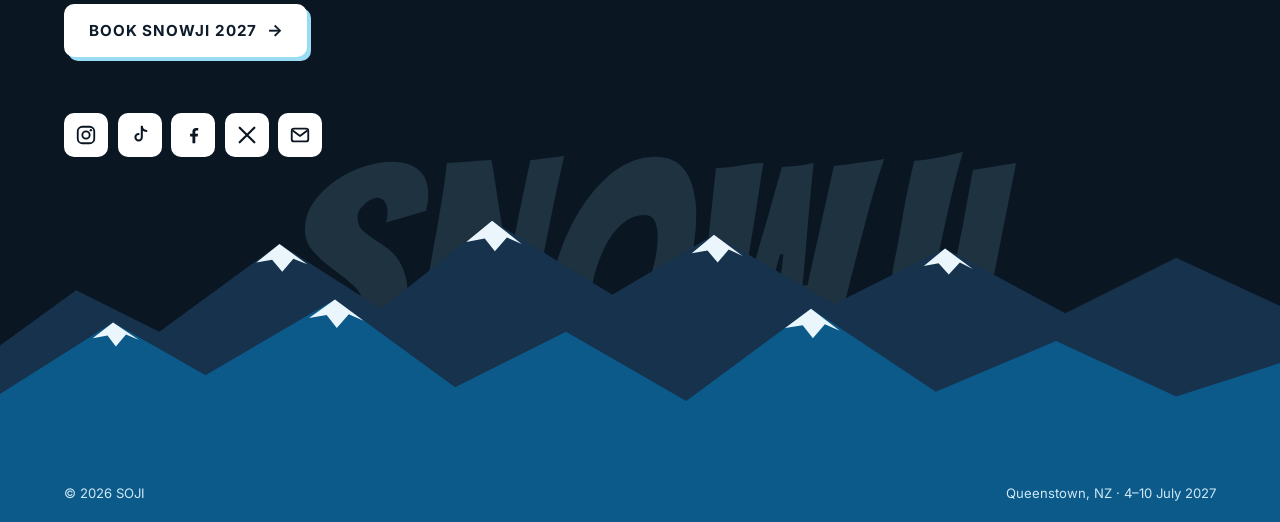
==== commit 0a0ee545: "Comic-style block buttons, SOJI-only nav, Adobe font stacks Co-Authored-By: Claude Opus 5.5 <noreply" ====
--- a/faq.html
+++ b/faq.html
@@ -16,7 +16,6 @@
   <header class="nav scrolled" id="nav">
     <a class="brand" href="index.html" aria-label="SNOWJI 2027 home">
       <span class="soji-mark" aria-hidden="true"></span>
-      <span class="brand-event">SNOWJI 2027</span>
     </a>
     <nav class="nav-links" aria-label="Sections">
       <a href="index.html#passes">Passes</a>
--- a/css/styles.css
+++ b/css/styles.css
@@ -18,8 +18,10 @@
   --radius: 22px;
   --nav-h: 68px;
 
-  --display: "Bangers", "Impact", ui-sans-serif, system-ui, sans-serif;
-  --body: "Inter", ui-sans-serif, system-ui, -apple-system, "Segoe UI", sans-serif;
+  /* CC Smash Open + CC Mighty Mouth Variable come from an Adobe Fonts web project (see README). Until that kit is
+     linked in the <head>, the page falls back to Bangers and Inter. */
+  --display: "cc-smash", "Bangers", "Impact", ui-sans-serif, system-ui, sans-serif;
+  --body: "cc-mighty-mouth-variable", "Inter", ui-sans-serif, system-ui, -apple-system, "Segoe UI", sans-serif;
   color-scheme: light;
 }
 
@@ -35,18 +37,26 @@
 :focus-visible { outline: 3px solid var(--flare); outline-offset: 3px; border-radius: 6px; }
 
 /* Buttons */
+/* Buttons: a solid block with a hard offset shadow (comic-panel feel) and an arrow that slides on hover.
+   Pressing pushes the block into its shadow. */
 .btn {
-  display: inline-flex; align-items: center; justify-content: center;
-  font: 600 1rem/1 var(--body); padding: 1em 1.5em; border-radius: 999px;
+  --shadow: var(--ink);
+  display: inline-flex; align-items: center; justify-content: center; gap: .65em;
+  font: 700 .95rem/1 var(--body); letter-spacing: .06em; text-transform: uppercase;
+  padding: 1.05em 1.35em 1.05em 1.5em; border-radius: 10px; border: 2px solid var(--ink);
   text-decoration: none; white-space: nowrap;
-  transition: transform .2s ease, background-color .2s ease, color .2s ease;
-}
-.btn:hover { transform: translateY(-2px); }
-.btn-ink { background: var(--ink); color: var(--snow); }
-.btn-ink:hover { background: #18324D; }
+  box-shadow: 4px 4px 0 var(--shadow);
+  transition: transform .15s ease, box-shadow .15s ease, background-color .2s ease;
+}
+.btn::after { content: "\2192"; font-size: 1.1em; transition: transform .2s ease; }
+.btn:hover { transform: translate(-1px, -1px); box-shadow: 6px 6px 0 var(--shadow); }
+.btn:hover::after { transform: translateX(4px); }
+.btn:active { transform: translate(3px, 3px); box-shadow: 1px 1px 0 var(--shadow); }
+.btn-ink { background: var(--ink); color: #fff; --shadow: var(--ice); }
 .btn-light { background: #fff; color: var(--ink); }
-.btn-sm { padding: .7em 1.15em; font-size: .92rem; }
-.btn-lg { padding: 1.1em 1.9em; font-size: 1.08rem; }
+.btn-sm { padding: .7em 1em .7em 1.1em; font-size: .8rem; box-shadow: 3px 3px 0 var(--shadow); }
+.btn-sm::after { display: none; }
+.btn-lg { padding: 1.2em 1.6em 1.2em 1.8em; font-size: 1.05rem; }
 
 /* WeTravel only opens checkout when the click lands on the button itself, not on text inside it */
 .wtrvl-checkout_button * { pointer-events: none; }
@@ -62,7 +72,7 @@
 .nav.on-photo { color: #fff; }
 .nav.scrolled { color: var(--ink); background: rgba(246, 247, 249, .88); -webkit-backdrop-filter: blur(14px); backdrop-filter: blur(14px); box-shadow: 0 1px 0 var(--line); }
 .nav.on-photo:not(.scrolled) .btn-light { background: #fff; color: var(--ink); }
-.nav.scrolled .btn-light { background: var(--ink); color: var(--snow); }
+.nav.scrolled .btn-light { background: var(--ink); color: #fff; --shadow: var(--ice); }
 .brand { display: flex; align-items: center; gap: .8rem; text-decoration: none; }
 .soji-mark {
   display: block; width: 60px; height: 22px; background: currentColor;
@@ -136,6 +146,9 @@
 .pass li { display: grid; grid-template-columns: 20px 1fr; gap: .65rem; line-height: 1.4; }
 .pass li::before { content: ""; width: 20px; height: 20px; margin-top: 1px; border-radius: 50%; background: var(--ice-2) url("data:image/svg+xml,%3Csvg xmlns='http://www.w3.org/2000/svg' viewBox='0 0 20 20'%3E%3Cpath d='M6 10.3l2.7 2.7 5.4-6' fill='none' stroke='%230D1B2A' stroke-width='2' stroke-linecap='round' stroke-linejoin='round'/%3E%3C/svg%3E") center / 20px no-repeat; }
 .pass-snow { background: var(--ink); color: #EAF2F8; border-color: var(--ink); }
+.pass-snow .btn-light { border-color: #fff; --shadow: var(--ice); }
+.foot .btn-light { border-color: #fff; --shadow: var(--ice); }
+.hero .btn-light { --shadow: var(--ink); }
 .pass-snow .pass-tag { color: #A9BACB; }
 .pass-snow ul { border-color: rgba(255, 255, 255, .14); }
 .pass-snow li::before { background-color: rgba(155, 220, 245, .2); background-image: url("data:image/svg+xml,%3Csvg xmlns='http://www.w3.org/2000/svg' viewBox='0 0 20 20'%3E%3Cpath d='M6 10.3l2.7 2.7 5.4-6' fill='none' stroke='%239BDCF5' stroke-width='2' stroke-linecap='round' stroke-linejoin='round'/%3E%3C/svg%3E"); }
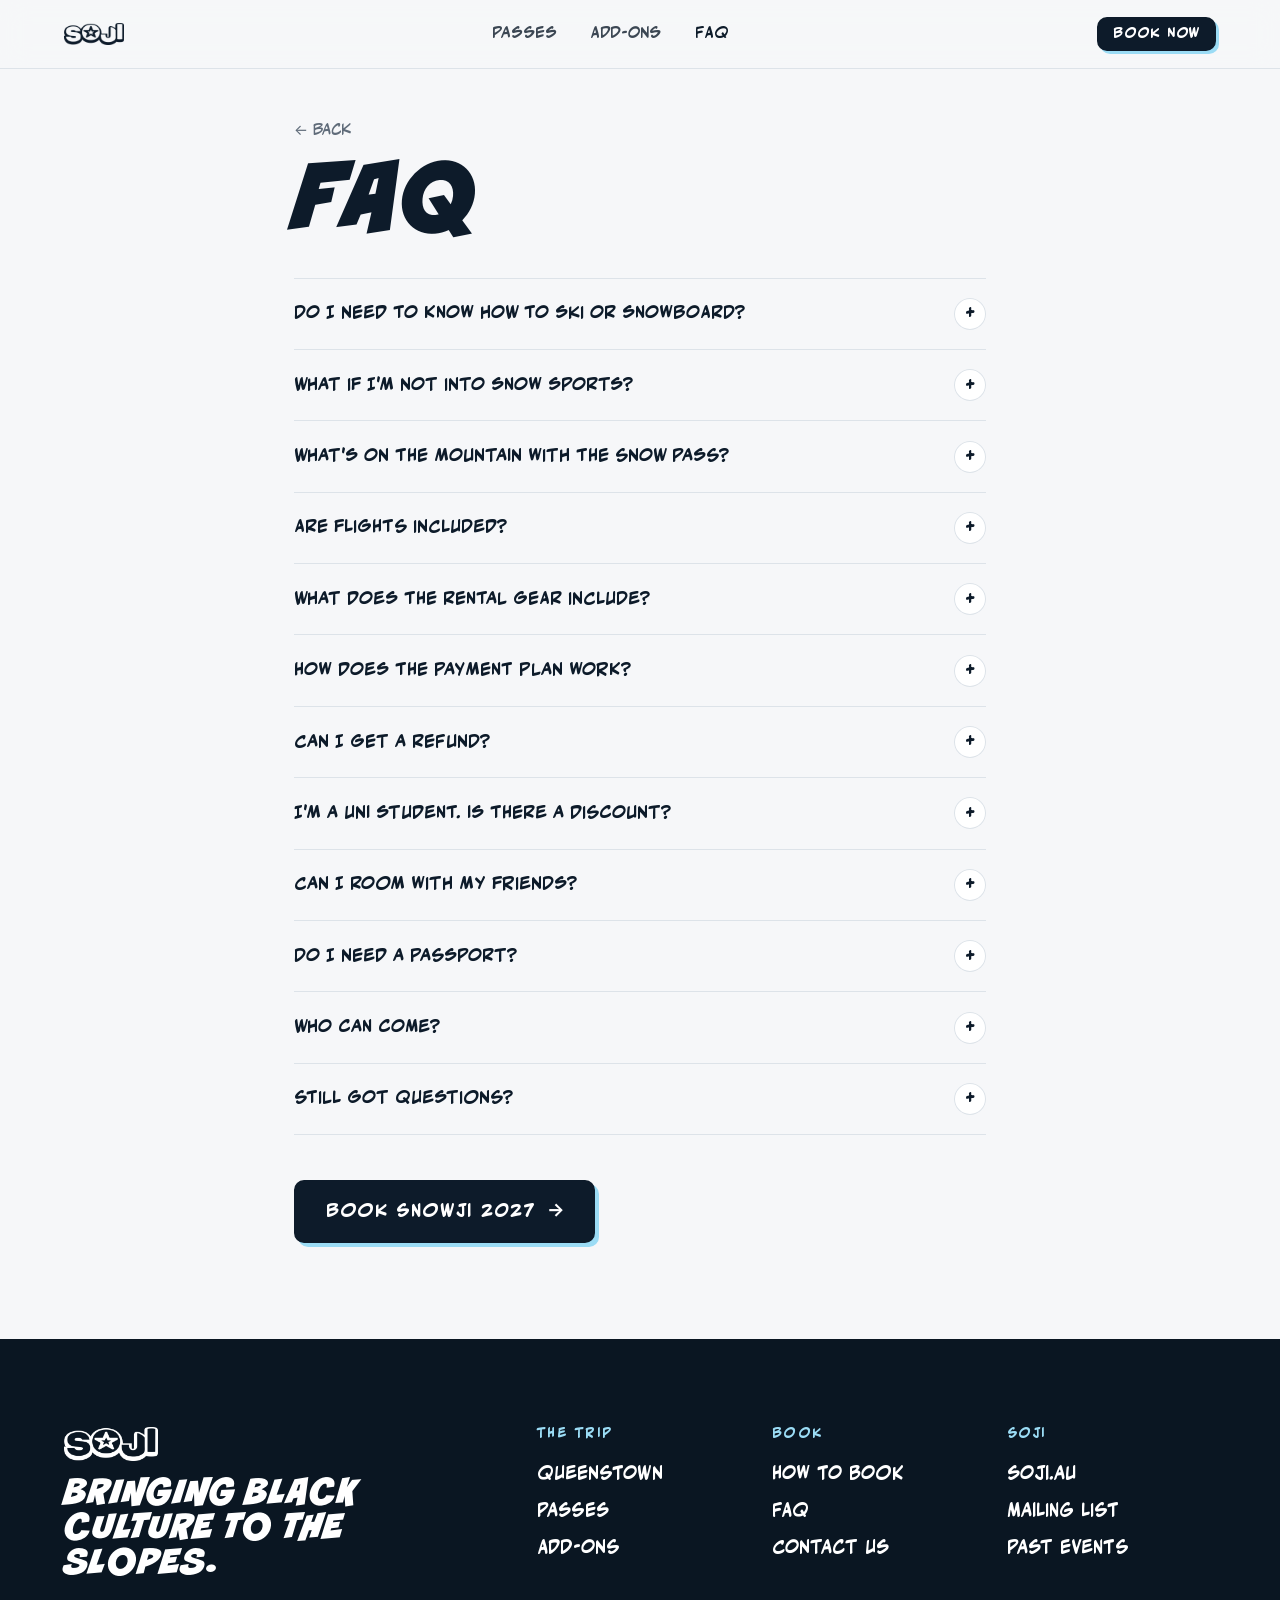
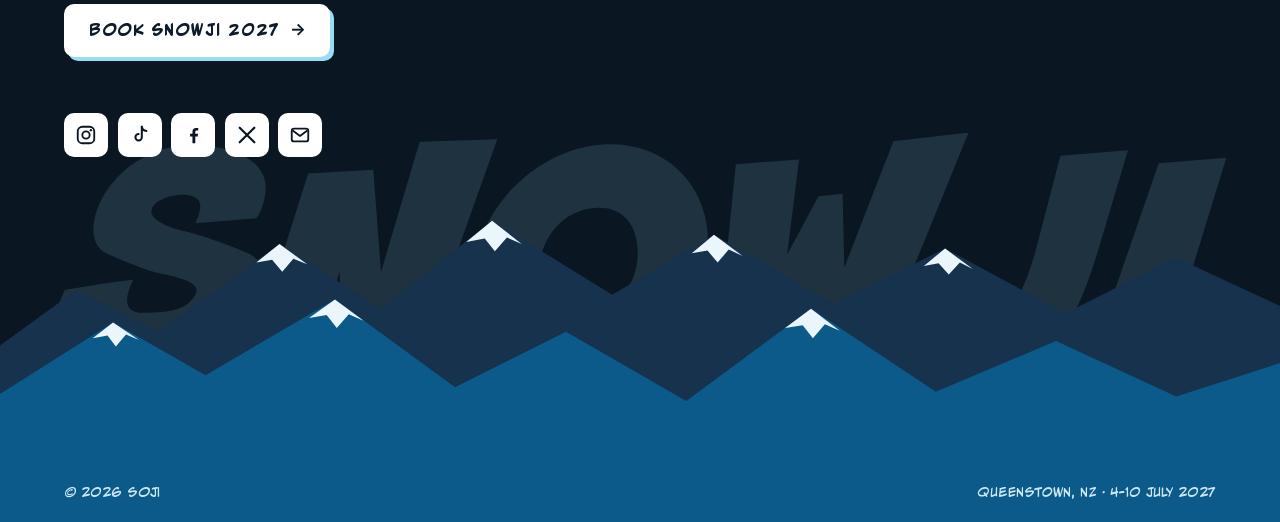
==== commit feec6cf7: "CC Smash + CC Mighty Mouth fonts, contrast fixes, new link preview - Self-host both fonts (WOFF); Ba" ====
--- a/faq.html
+++ b/faq.html
@@ -6,10 +6,26 @@
   <title>FAQ · SNOWJI 2027</title>
   <meta name="description" content="Everything you need to know about SNOWJI 2027 in Queenstown: passes, flights, payments, gear and more.">
   <meta name="theme-color" content="#F6F7F9">
+  <meta property="og:site_name" content="SOJI">
+  <meta property="og:locale" content="en_AU">
+  <meta property="og:type" content="website">
+  <meta property="og:url" content="https://snowji.soji.au/faq.html">
+  <meta property="og:title" content="FAQ · SNOWJI 2027">
+  <meta property="og:description" content="Passes, flights, payments, gear and more for SNOWJI 2027 in Queenstown, 4–10 July.">
+  <meta property="og:image" content="https://snowji.soji.au/assets/img/share.jpg">
+  <meta property="og:image:width" content="1200">
+  <meta property="og:image:height" content="630">
+  <meta property="og:image:alt" content="SNOWJI 2027 – Queenstown, NZ, 4–10 July 2027. A skier carving down a snowy slope under a blue sky.">
+  <meta name="twitter:card" content="summary_large_image">
+  <meta name="twitter:title" content="FAQ · SNOWJI 2027">
+  <meta name="twitter:description" content="Passes, flights, payments, gear and more for SNOWJI 2027 in Queenstown, 4–10 July.">
+  <meta name="twitter:image" content="https://snowji.soji.au/assets/img/share.jpg">
+  <link rel="canonical" href="https://snowji.soji.au/faq.html">
   <link rel="icon" href="data:image/svg+xml,%3Csvg xmlns='http://www.w3.org/2000/svg' viewBox='0 0 64 64'%3E%3Crect width='64' height='64' rx='16' fill='%230D1B2A'/%3E%3Cpath d='M32 12v40M14.7 22l34.6 20M14.7 42l34.6-20' stroke='%23F6F7F9' stroke-width='5' stroke-linecap='round'/%3E%3C/svg%3E">
   <link rel="preconnect" href="https://fonts.googleapis.com">
   <link rel="preconnect" href="https://fonts.gstatic.com" crossorigin>
   <link href="https://fonts.googleapis.com/css2?family=Bangers&family=Inter:wght@400;500;600;700&display=swap" rel="stylesheet">
+  <link rel="preload" href="assets/fonts/cc-smash.woff" as="font" type="font/woff" crossorigin>
   <link rel="stylesheet" href="css/styles.css">
 </head>
 <body class="page">
--- a/css/styles.css
+++ b/css/styles.css
@@ -1,11 +1,13 @@
 /* SNOWJI 2027 */
+@font-face { font-family: "CC Smash"; src: url(../assets/fonts/cc-smash.woff) format("woff"); font-display: swap; }
+@font-face { font-family: "CC Mighty Mouth"; src: url(../assets/fonts/cc-mighty-mouth.woff) format("woff"); font-display: swap; }
 :root {
   --snow: #F6F7F9;
   --snow-2: #ECEFF3;
   --card: #FFFFFF;
   --ink: #0D1B2A;
   --ink-2: #44515F;
-  --ink-3: #6E7A88;
+  --ink-3: #5F6B79;
   --line: #DDE3E9;
   --flare: #F0532F;
   --sky: #0B5A8A;
@@ -18,10 +20,9 @@
   --radius: 22px;
   --nav-h: 68px;
 
-  /* CC Smash Open + CC Mighty Mouth Variable come from an Adobe Fonts web project (see README). Until that kit is
-     linked in the <head>, the page falls back to Bangers and Inter. */
-  --display: "cc-smash", "Bangers", "Impact", ui-sans-serif, system-ui, sans-serif;
-  --body: "cc-mighty-mouth-variable", "Inter", ui-sans-serif, system-ui, -apple-system, "Segoe UI", sans-serif;
+  /* Headings: CC Smash. Text: CC Mighty Mouth (self-hosted below). Bangers/Inter only fill missing glyphs (· →). */
+  --display: "CC Smash", "Bangers", "Impact", ui-sans-serif, system-ui, sans-serif;
+  --body: "CC Mighty Mouth", "Inter", ui-sans-serif, system-ui, -apple-system, "Segoe UI", sans-serif;
   color-scheme: light;
 }
 
@@ -256,8 +257,11 @@
   :root { --lane: 54px; --gutter: 18px; --pad: 76px; --nav-h: 60px; }
   body { font-size: 1rem; }
   .brand-event { font-size: 1rem; }
-  .hero h1 { font-size: 25vw; }
+  .hero h1 { font-size: 22vw; }
   .hero h1 span { display: block; }
+  /* Keep the button and price clear of the skier: sit them on the snow above the strip */
+  .hero-copy { position: static; }
+  .hero-cta { position: absolute; left: var(--gutter); right: var(--gutter); bottom: 78px; margin: 0; }
   .soji-mark { width: 50px; height: 18px; }
   .gate { height: 42px; width: 2px; top: calc(var(--pad) * .1); }
   .run[data-side="left"] .gate { left: calc(50% + 6px); }
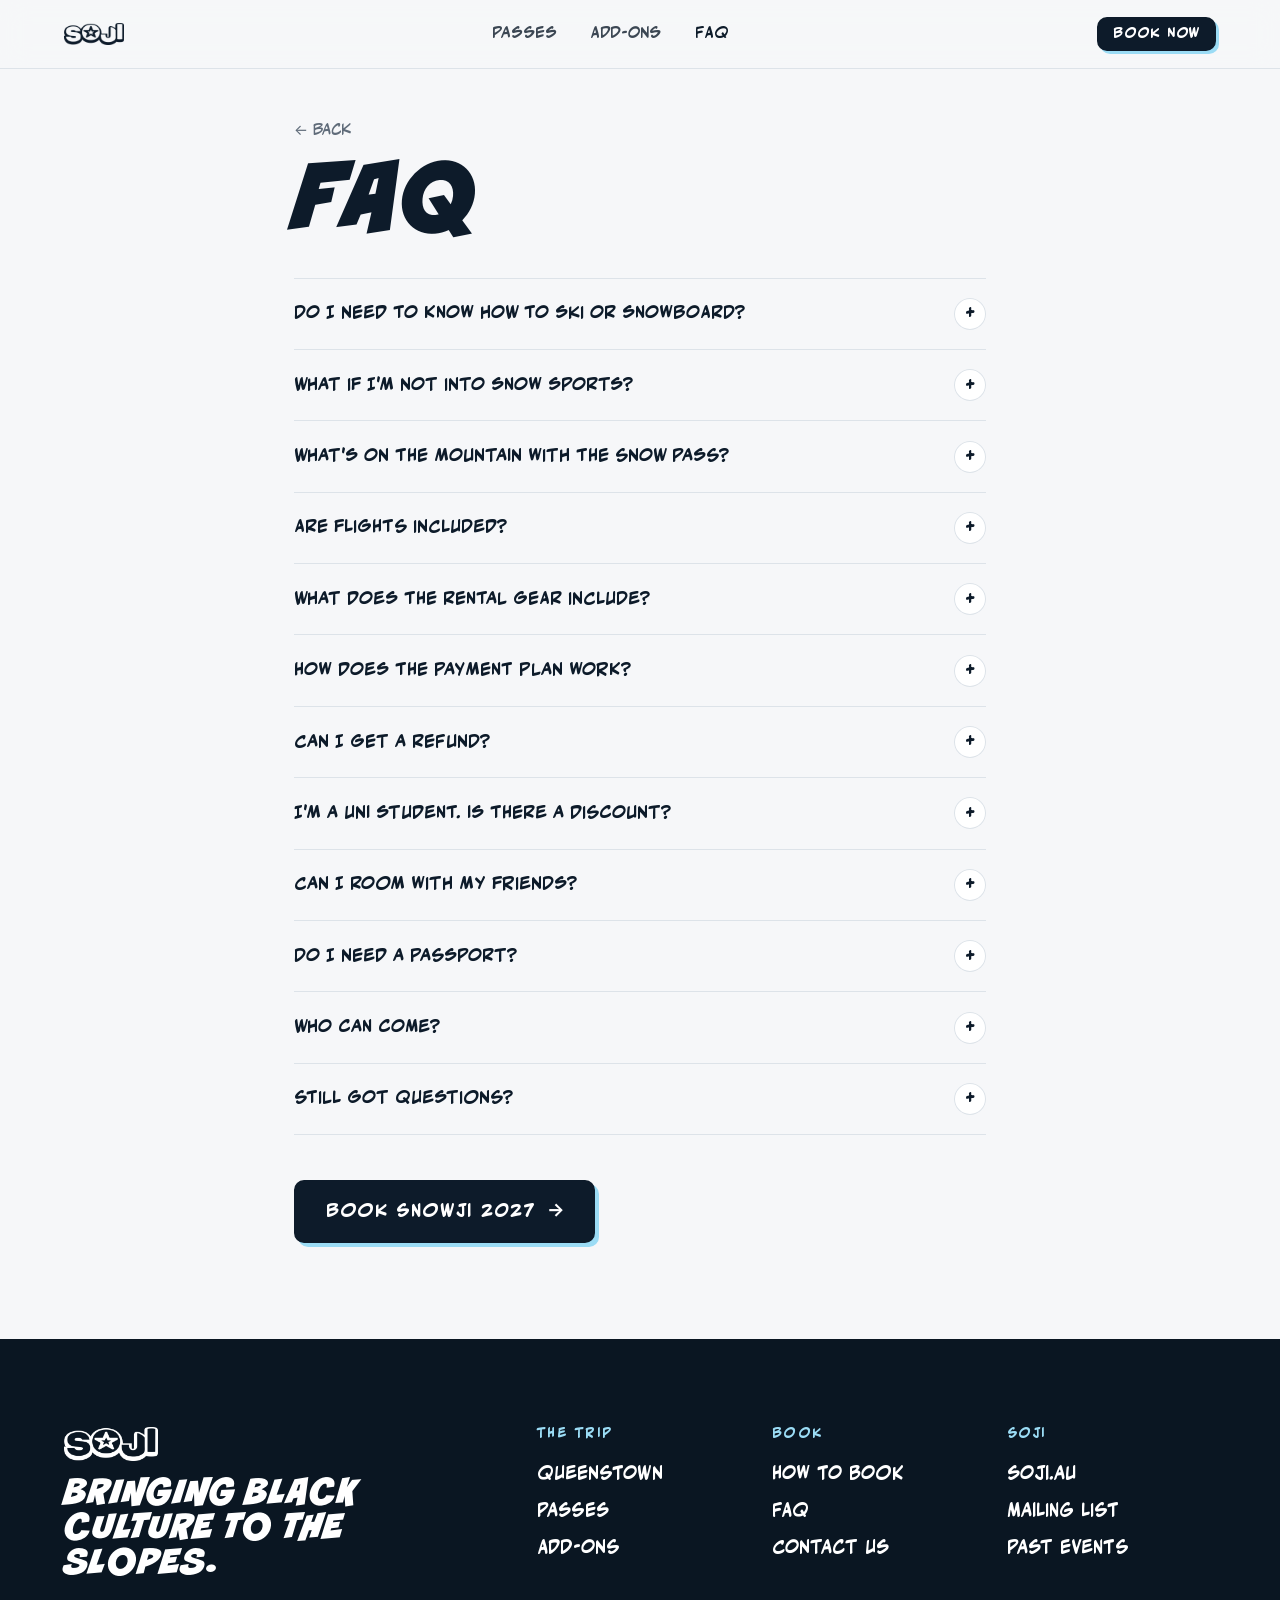
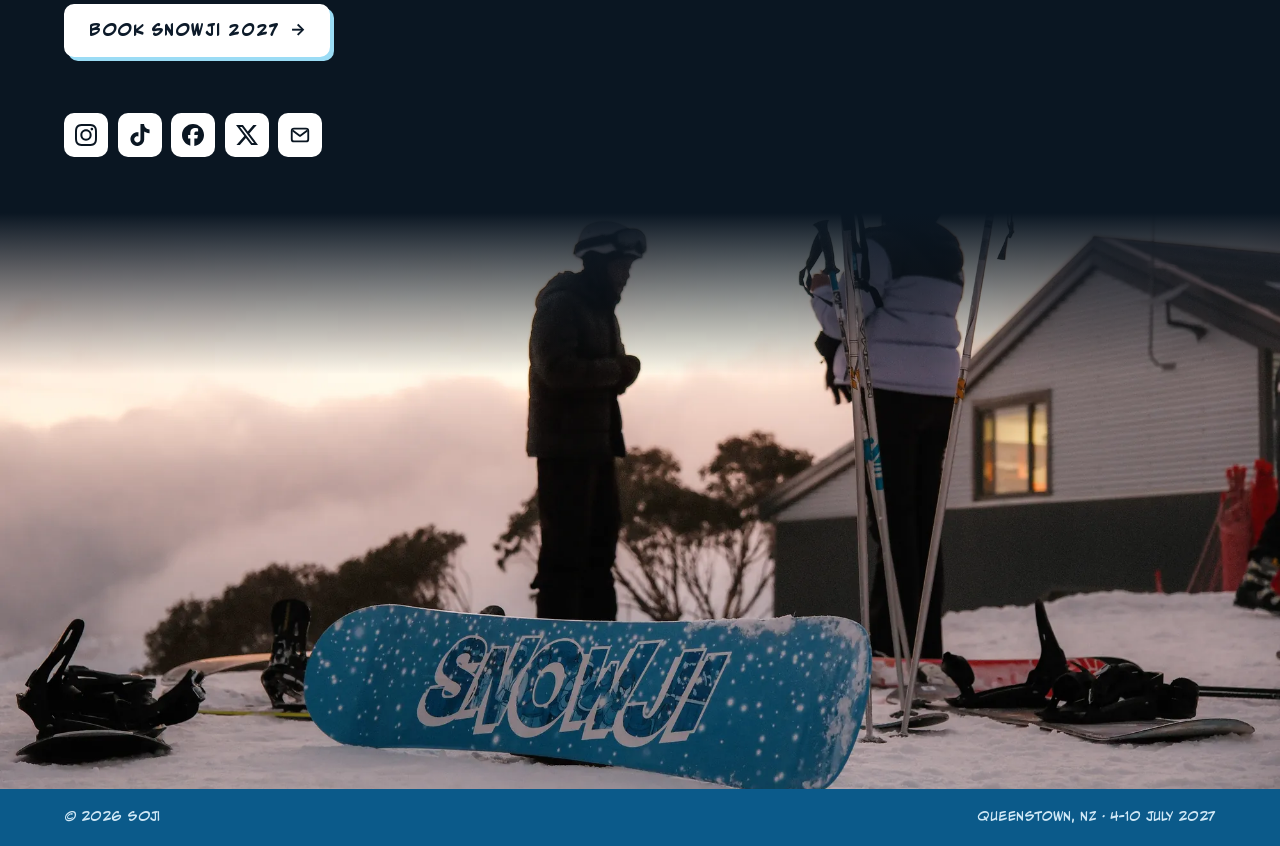
==== commit e84ddc30: "Snow Pass A$1,399 (up to 4 ski days), new 2025 gallery, real social logos, photo footer Co-Authored-" ====
--- a/faq.html
+++ b/faq.html
@@ -12,14 +12,14 @@
   <meta property="og:url" content="https://snowji.soji.au/faq.html">
   <meta property="og:title" content="FAQ · SNOWJI 2027">
   <meta property="og:description" content="Passes, flights, payments, gear and more for SNOWJI 2027 in Queenstown, 4–10 July.">
-  <meta property="og:image" content="https://snowji.soji.au/assets/img/share.jpg">
+  <meta property="og:image" content="https://snowji.soji.au/assets/img/preview.jpg">
   <meta property="og:image:width" content="1200">
   <meta property="og:image:height" content="630">
-  <meta property="og:image:alt" content="SNOWJI 2027 – Queenstown, NZ, 4–10 July 2027. A skier carving down a snowy slope under a blue sky.">
+  <meta property="og:image:alt" content="SNOWJI 2027 – Queenstown, NZ, 4–10 July 2027. A SNOWJI 2025 skier carving down a snowy slope under a blue sky.">
   <meta name="twitter:card" content="summary_large_image">
   <meta name="twitter:title" content="FAQ · SNOWJI 2027">
   <meta name="twitter:description" content="Passes, flights, payments, gear and more for SNOWJI 2027 in Queenstown, 4–10 July.">
-  <meta name="twitter:image" content="https://snowji.soji.au/assets/img/share.jpg">
+  <meta name="twitter:image" content="https://snowji.soji.au/assets/img/preview.jpg">
   <link rel="canonical" href="https://snowji.soji.au/faq.html">
   <link rel="icon" href="data:image/svg+xml,%3Csvg xmlns='http://www.w3.org/2000/svg' viewBox='0 0 64 64'%3E%3Crect width='64' height='64' rx='16' fill='%230D1B2A'/%3E%3Cpath d='M32 12v40M14.7 22l34.6 20M14.7 42l34.6-20' stroke='%23F6F7F9' stroke-width='5' stroke-linecap='round'/%3E%3C/svg%3E">
   <link rel="preconnect" href="https://fonts.googleapis.com">
@@ -56,7 +56,7 @@
       </details>
       <details>
         <summary>What's on the mountain with the Snow Pass?</summary>
-        <p>Three ski days plus one night skiing session at Coronet Peak, with lift passes, rental gear and mountain transport.</p>
+        <p>Up to four ski days plus one night skiing session at Coronet Peak, with lift passes, rental gear and mountain transport.</p>
       </details>
       <details>
         <summary>Are flights included?</summary>
@@ -128,20 +128,14 @@
       </nav>
     </div>
     <ul class="foot-social">
-      <li><a href="https://www.instagram.com/soji.au" target="_blank" rel="noopener" aria-label="SOJI on Instagram"><svg viewBox="0 0 24 24" aria-hidden="true"><rect x="3" y="3" width="18" height="18" rx="5" fill="none" stroke="currentColor" stroke-width="2"/><circle cx="12" cy="12" r="4" fill="none" stroke="currentColor" stroke-width="2"/><circle cx="17.3" cy="6.7" r="1.3" fill="currentColor"/></svg></a></li>
-      <li><a href="https://www.tiktok.com/@soji.au" target="_blank" rel="noopener" aria-label="SOJI on TikTok"><svg viewBox="0 0 24 24" aria-hidden="true"><path d="M14 3v11.5a3.5 3.5 0 1 1-3.5-3.5" fill="none" stroke="currentColor" stroke-width="2.2" stroke-linecap="round"/><path d="M14 3c.4 2.6 2.2 4.4 5 4.6" fill="none" stroke="currentColor" stroke-width="2.2" stroke-linecap="round"/></svg></a></li>
-      <li><a href="https://www.facebook.com/soji.au" target="_blank" rel="noopener" aria-label="SOJI on Facebook"><svg viewBox="0 0 24 24" aria-hidden="true"><path d="M14.5 21v-7.5h2.6l.4-3h-3V8.6c0-.9.3-1.5 1.6-1.5h1.6V4.4A21 21 0 0 0 15.3 4.3c-2.3 0-3.9 1.4-3.9 4v2.2H8.8v3h2.6V21z" fill="currentColor"/></svg></a></li>
-      <li><a href="https://twitter.com/soji_au" target="_blank" rel="noopener" aria-label="SOJI on X"><svg viewBox="0 0 24 24" aria-hidden="true"><path d="M4 4l16 16M20 4L4 20" fill="none" stroke="currentColor" stroke-width="2.4" stroke-linecap="round"/></svg></a></li>
+      <li><a href="https://www.instagram.com/soji.au" target="_blank" rel="noopener" aria-label="SOJI on Instagram"><svg viewBox="0 0 24 24" aria-hidden="true"><path d="M7.0301.084c-1.2768.0602-2.1487.264-2.911.5634-.7888.3075-1.4575.72-2.1228 1.3877-.6652.6677-1.075 1.3368-1.3802 2.127-.2954.7638-.4956 1.6365-.552 2.914-.0564 1.2775-.0689 1.6882-.0626 4.947.0062 3.2586.0206 3.6671.0825 4.9473.061 1.2765.264 2.1482.5635 2.9107.308.7889.72 1.4573 1.388 2.1228.6679.6655 1.3365 1.0743 2.1285 1.38.7632.295 1.6361.4961 2.9134.552 1.2773.056 1.6884.069 4.9462.0627 3.2578-.0062 3.668-.0207 4.9478-.0814 1.28-.0607 2.147-.2652 2.9098-.5633.7889-.3086 1.4578-.72 2.1228-1.3881.665-.6682 1.0745-1.3378 1.3795-2.1284.2957-.7632.4966-1.636.552-2.9124.056-1.2809.0692-1.6898.063-4.948-.0063-3.2583-.021-3.6668-.0817-4.9465-.0607-1.2797-.264-2.1487-.5633-2.9117-.3084-.7889-.72-1.4568-1.3876-2.1228C21.2982 1.33 20.628.9208 19.8378.6165 19.074.321 18.2017.1197 16.9244.0645 15.6471.0093 15.236-.005 11.977.0014 8.718.0076 8.31.0215 7.0301.0839m.1402 21.6932c-1.17-.0509-1.8053-.2453-2.2287-.408-.5606-.216-.96-.4771-1.3819-.895-.422-.4178-.6811-.8186-.9-1.378-.1644-.4234-.3624-1.058-.4171-2.228-.0595-1.2645-.072-1.6442-.079-4.848-.007-3.2037.0053-3.583.0607-4.848.05-1.169.2456-1.805.408-2.2282.216-.5613.4762-.96.895-1.3816.4188-.4217.8184-.6814 1.3783-.9003.423-.1651 1.0575-.3614 2.227-.4171 1.2655-.06 1.6447-.072 4.848-.079 3.2033-.007 3.5835.005 4.8495.0608 1.169.0508 1.8053.2445 2.228.408.5608.216.96.4754 1.3816.895.4217.4194.6816.8176.9005 1.3787.1653.4217.3617 1.056.4169 2.2263.0602 1.2655.0739 1.645.0796 4.848.0058 3.203-.0055 3.5834-.061 4.848-.051 1.17-.245 1.8055-.408 2.2294-.216.5604-.4763.96-.8954 1.3814-.419.4215-.8181.6811-1.3783.9-.4224.1649-1.0577.3617-2.2262.4174-1.2656.0595-1.6448.072-4.8493.079-3.2045.007-3.5825-.006-4.848-.0608M16.953 5.5864A1.44 1.44 0 1 0 18.39 4.144a1.44 1.44 0 0 0-1.437 1.4424M5.8385 12.012c.0067 3.4032 2.7706 6.1557 6.173 6.1493 3.4026-.0065 6.157-2.7701 6.1506-6.1733-.0065-3.4032-2.771-6.1565-6.174-6.1498-3.403.0067-6.156 2.771-6.1496 6.1738M8 12.0077a4 4 0 1 1 4.008 3.9921A3.9996 3.9996 0 0 1 8 12.0077" fill="currentColor"/></svg></a></li>
+      <li><a href="https://www.tiktok.com/@soji.au" target="_blank" rel="noopener" aria-label="SOJI on TikTok"><svg viewBox="0 0 24 24" aria-hidden="true"><path d="M12.525.02c1.31-.02 2.61-.01 3.91-.02.08 1.53.63 3.09 1.75 4.17 1.12 1.11 2.7 1.62 4.24 1.79v4.03c-1.44-.05-2.89-.35-4.2-.97-.57-.26-1.1-.59-1.62-.93-.01 2.92.01 5.84-.02 8.75-.08 1.4-.54 2.79-1.35 3.94-1.31 1.92-3.58 3.17-5.91 3.21-1.43.08-2.86-.31-4.08-1.03-2.02-1.19-3.44-3.37-3.65-5.71-.02-.5-.03-1-.01-1.49.18-1.9 1.12-3.72 2.58-4.96 1.66-1.44 3.98-2.13 6.15-1.72.02 1.48-.04 2.96-.04 4.44-.99-.32-2.15-.23-3.02.37-.63.41-1.11 1.04-1.36 1.75-.21.51-.15 1.07-.14 1.61.24 1.64 1.82 3.02 3.5 2.87 1.12-.01 2.19-.66 2.77-1.61.19-.33.4-.67.41-1.06.1-1.79.06-3.57.07-5.36.01-4.03-.01-8.05.02-12.07z" fill="currentColor"/></svg></a></li>
+      <li><a href="https://www.facebook.com/soji.au" target="_blank" rel="noopener" aria-label="SOJI on Facebook"><svg viewBox="0 0 24 24" aria-hidden="true"><path d="M9.101 23.691v-7.98H6.627v-3.667h2.474v-1.58c0-4.085 1.848-5.978 5.858-5.978.401 0 .955.042 1.468.103a8.68 8.68 0 0 1 1.141.195v3.325a8.623 8.623 0 0 0-.653-.036 26.805 26.805 0 0 0-.733-.009c-.707 0-1.259.096-1.675.309a1.686 1.686 0 0 0-.679.622c-.258.42-.374.995-.374 1.752v1.297h3.919l-.386 2.103-.287 1.564h-3.246v8.245C19.396 23.238 24 18.179 24 12.044c0-6.627-5.373-12-12-12s-12 5.373-12 12c0 5.628 3.874 10.35 9.101 11.647Z" fill="currentColor"/></svg></a></li>
+      <li><a href="https://twitter.com/soji_au" target="_blank" rel="noopener" aria-label="SOJI on X"><svg viewBox="0 0 24 24" aria-hidden="true"><path d="M18.901 1.153h3.68l-8.04 9.19L24 22.846h-7.406l-5.8-7.584-6.638 7.584H.474l8.6-9.83L0 1.154h7.594l5.243 6.932ZM17.61 20.644h2.039L6.486 3.24H4.298Z" fill="currentColor"/></svg></a></li>
       <li><a href="mailto:info@soji.au" aria-label="Email SOJI"><svg viewBox="0 0 24 24" aria-hidden="true"><rect x="3" y="5" width="18" height="14" rx="2.5" fill="none" stroke="currentColor" stroke-width="2"/><path d="M4 7l8 6 8-6" fill="none" stroke="currentColor" stroke-width="2" stroke-linejoin="round"/></svg></a></li>
     </ul>
-    <div class="foot-art" aria-hidden="true">
-      <svg viewBox="0 0 1440 360" preserveAspectRatio="xMidYMax slice">
-        <text x="720" y="250" text-anchor="middle" class="foot-word">SNOWJI</text>
-        <path class="m-far" d="M0 250 L110 170 L200 215 L330 120 L440 190 L560 95 L690 175 L800 110 L930 185 L1050 125 L1180 195 L1300 135 L1440 200 V360 H0Z"/>
-        <path class="m-snow" d="M330 120 L305 140 L322 137 L333 150 L345 136 L360 142Z M560 95 L532 118 L552 114 L563 128 L576 113 L592 120Z M800 110 L776 130 L793 127 L804 140 L816 126 L831 133Z M1050 125 L1027 144 L1043 141 L1054 153 L1066 140 L1080 147Z"/>
-        <path class="m-near" d="M0 300 L150 205 L250 262 L390 180 L520 275 L640 215 L770 290 L905 190 L1040 280 L1170 225 L1300 285 L1440 240 V360 H0Z"/>
-        <path class="m-snow" d="M390 180 L362 200 L381 197 L392 211 L405 196 L421 203Z M905 190 L877 211 L896 208 L907 222 L920 207 L936 214Z M150 205 L128 222 L144 219 L153 231 L164 218 L178 224Z"/>
-      </svg>
+    <div class="foot-photo" aria-hidden="true">
+      <img src="assets/img/foot-sunset-sm.webp" srcset="assets/img/foot-sunset-sm.webp 1000w, assets/img/foot-sunset.webp 2000w" sizes="100vw" width="2000" height="1333" alt="" loading="lazy" decoding="async">
     </div>
     <div class="foot-bar">
       <span>© 2026 SOJI</span>
--- a/css/styles.css
+++ b/css/styles.css
@@ -164,7 +164,7 @@
 .steps li { counter-increment: s; background: var(--card); border: 1px solid var(--line); border-radius: var(--radius); padding: clamp(20px, 2.4vw, 28px); font-weight: 600; line-height: 1.4; }
 .steps li::before { content: counter(s); display: grid; place-items: center; width: 44px; height: 44px; margin-bottom: 1rem; border-radius: 50%; background: var(--ink); color: var(--snow); font: 400 1.5rem/1 var(--display); }
 
-.strip { display: grid; grid-template-columns: repeat(5, minmax(0, 1fr)); gap: 10px; }
+.strip { display: grid; grid-template-columns: repeat(3, minmax(0, 1fr)); gap: 10px; }
 .strip figure { aspect-ratio: 4 / 5; border-radius: 16px; overflow: hidden; background: var(--snow-2); }
 .strip img { width: 100%; height: 100%; object-fit: cover; }
 .strip-cap { margin-top: .8rem; font-size: .78rem; letter-spacing: .14em; text-transform: uppercase; color: var(--ink-3); font-weight: 600; }
@@ -194,12 +194,9 @@
 .foot-social a { display: grid; place-items: center; width: 44px; height: 44px; border-radius: 10px; background: #fff; color: #0A1622; transition: transform .2s ease, background-color .2s ease; }
 .foot-social a:hover { transform: translateY(-2px); background: var(--ice); }
 .foot-social svg { width: 22px; height: 22px; }
-.foot-art { position: relative; margin: clamp(-24px, -2vw, -8px) calc(-1 * var(--gutter)) 0; height: clamp(200px, 26vw, 360px); }
-.foot-art svg { position: absolute; inset: 0; width: 100%; height: 100%; }
-.foot-word { font: 400 300px/1 var(--display); letter-spacing: .02em; fill: rgba(155, 220, 245, .14); }
-.m-far { fill: #16324D; }
-.m-near { fill: #0B5A8A; }
-.m-snow { fill: #EAF6FC; }
+.foot-photo { position: relative; margin: clamp(32px, 5vw, 56px) calc(-1 * var(--gutter)) 0; height: clamp(240px, 45vw, 680px); overflow: hidden; }
+.foot-photo img { width: 100%; height: 100%; max-width: none; object-fit: cover; object-position: 50% 90%; }
+.foot-photo::before { content: ""; position: absolute; inset: 0; z-index: 1; background: linear-gradient(#0A1622 0%, rgba(10, 22, 34, 0) 28%); }
 .foot-bar { position: relative; z-index: 1; display: flex; flex-wrap: wrap; justify-content: space-between; gap: .5rem 1.5rem; margin: 0 calc(-1 * var(--gutter)); padding: 18px var(--gutter); background: #0B5A8A; font-size: .82rem; color: #CFE8F6; }
 .page .foot { margin-top: 0; }
 
@@ -275,7 +272,6 @@
   .ad-price { grid-column: 2; grid-row: 1 / span 2; align-self: center; }
   .finish-line { width: 100%; }
   .foot-cols { grid-template-columns: 1fr 1fr; }
-  .foot-word { font-size: 380px; }
   .tickets { margin: 24px calc(-1 * var(--lane)) 0 calc(-1 * var(--gutter)); }
   .tickets iframe { border-radius: 0; box-shadow: none; }
 }
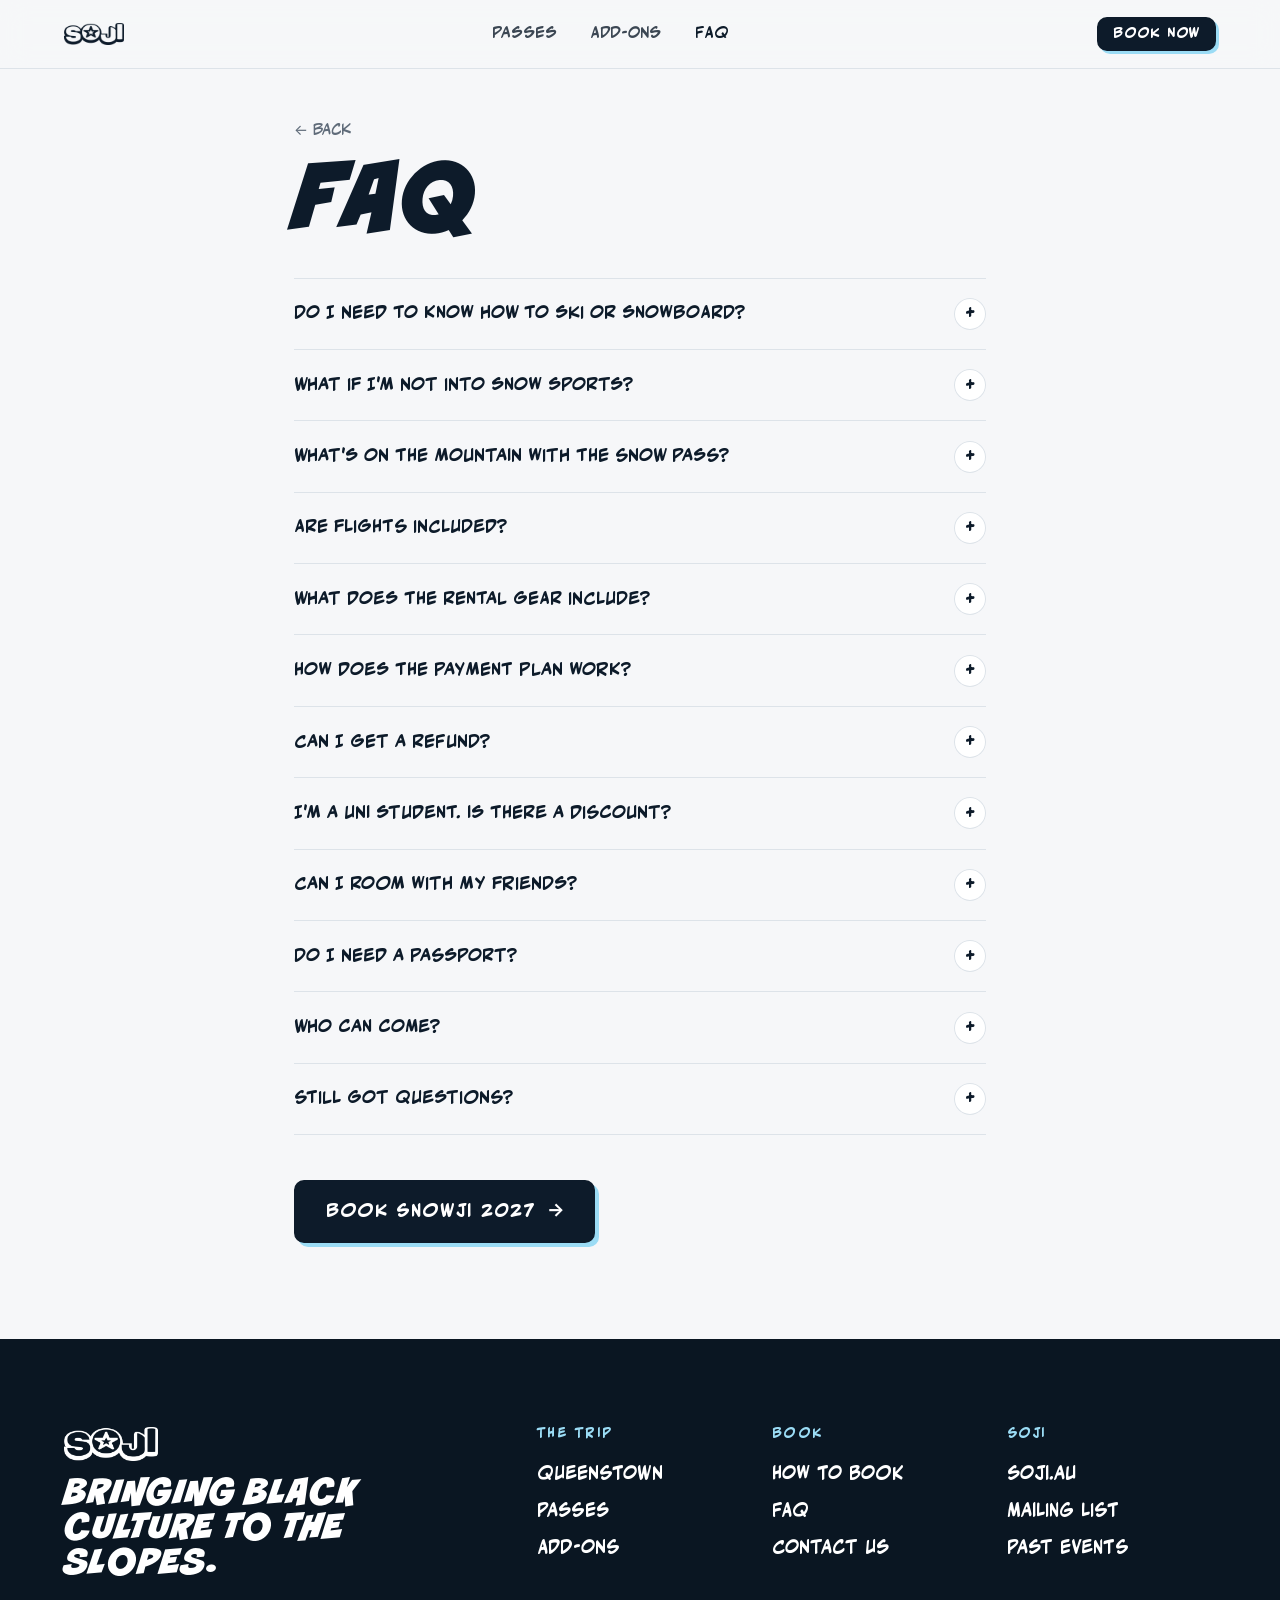
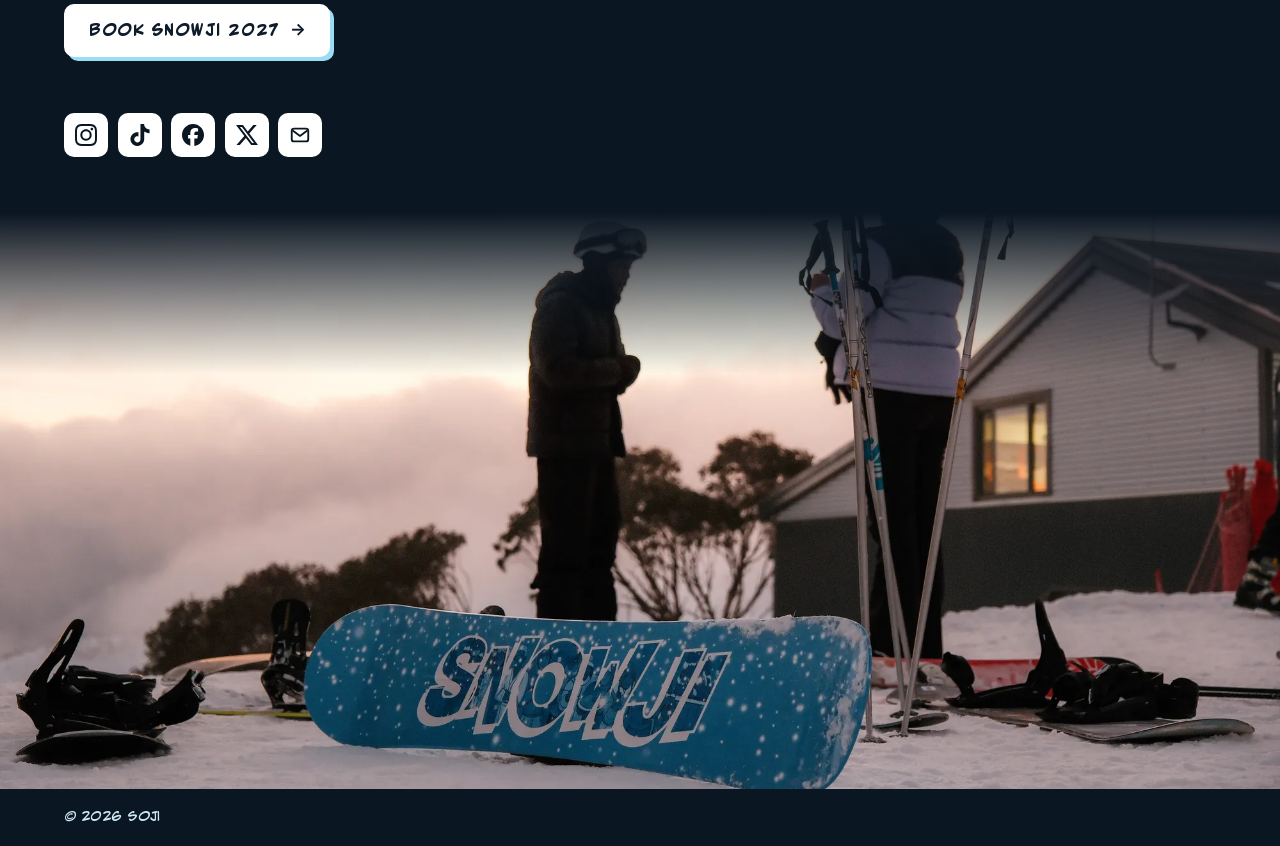
==== commit ab906108: "Phone fixes: dates on a pill, FAQ in header, no floating Book bar; simpler footer end Co-Authored-By" ====
--- a/faq.html
+++ b/faq.html
@@ -139,7 +139,6 @@
     </div>
     <div class="foot-bar">
       <span>© 2026 SOJI</span>
-      <span>Queenstown, NZ · 4–10 July 2027</span>
     </div>
   </footer>
   <script src="js/book.js" defer></script>
--- a/css/styles.css
+++ b/css/styles.css
@@ -197,7 +197,7 @@
 .foot-photo { position: relative; margin: clamp(32px, 5vw, 56px) calc(-1 * var(--gutter)) 0; height: clamp(240px, 45vw, 680px); overflow: hidden; }
 .foot-photo img { width: 100%; height: 100%; max-width: none; object-fit: cover; object-position: 50% 90%; }
 .foot-photo::before { content: ""; position: absolute; inset: 0; z-index: 1; background: linear-gradient(#0A1622 0%, rgba(10, 22, 34, 0) 28%); }
-.foot-bar { position: relative; z-index: 1; display: flex; flex-wrap: wrap; justify-content: space-between; gap: .5rem 1.5rem; margin: 0 calc(-1 * var(--gutter)); padding: 18px var(--gutter); background: #0B5A8A; font-size: .82rem; color: #CFE8F6; }
+.foot-bar { position: relative; z-index: 1; display: flex; flex-wrap: wrap; justify-content: space-between; gap: .5rem 1.5rem; margin: 0 calc(-1 * var(--gutter)); padding: 18px var(--gutter); background: #0A1622; font-size: .82rem; color: #CFE8F6; }
 .page .foot { margin-top: 0; }
 
 /* Info strip along the bottom of the hero */
@@ -212,17 +212,6 @@
 .tickets { margin-top: clamp(20px, 3vw, 32px); display: flex; justify-content: center; }
 .tickets iframe { width: 100% !important; max-width: 800px; border-radius: 20px; background: var(--card); box-shadow: 0 24px 60px -36px rgba(13, 27, 42, .45); }
 
-/* Mobile booking dock */
-.dock {
-  position: fixed; left: 12px; right: 12px; bottom: calc(12px + env(safe-area-inset-bottom)); z-index: 60;
-  display: none; align-items: center; justify-content: space-between; gap: 12px;
-  padding: 8px 8px 8px 20px; border-radius: 999px; text-decoration: none;
-  background: rgba(13, 27, 42, .94); color: var(--snow); font-size: .92rem; font-weight: 600;
-  box-shadow: 0 16px 40px -16px rgba(13, 27, 42, .7);
-  transform: translateY(160%); transition: transform .4s cubic-bezier(.2, .7, .2, 1);
-}
-.dock b { background: var(--snow); color: var(--ink); padding: .7em 1.2em; border-radius: 999px; }
-.dock.show { transform: none; }
 
 /* FAQ page */
 .faq-page { max-width: 820px; margin: 0 auto; padding: calc(var(--nav-h) + 48px) var(--gutter) 96px; }
@@ -240,15 +229,18 @@
 
 /* ── Responsive ───────────────────────────────────── */
 @media (max-width: 860px) {
-  .nav-links { display: none; }
-  .dock { display: flex; }
+  /* Phones: only FAQ stays in the header, beside Book now */
+  .nav-links { margin-left: auto; }
+  .nav-links a:not([href$="faq.html"]) { display: none; }
+  .nav-links a { opacity: 1; font-weight: 700; text-transform: uppercase; letter-spacing: .06em; font-size: .85rem; }
+  /* Dates can drift onto the snow on tall phones: give them the same dark pill as the deposit */
+  .hero-meta { display: inline-block; padding: .55em .9em; border-radius: 12px; background: rgba(13, 27, 42, .55); -webkit-backdrop-filter: blur(8px); backdrop-filter: blur(8px); }
   .passes, .steps { grid-template-columns: 1fr; }
   .steps li { display: flex; align-items: center; gap: 1rem; }
   .steps li::before { margin: 0; flex: none; }
   .strip { grid-template-columns: none; grid-auto-flow: column; grid-auto-columns: 62%; overflow-x: auto; scroll-snap-type: x mandatory; padding-bottom: 4px; }
   .strip figure { scroll-snap-align: start; }
   .foot-top { grid-template-columns: 1fr; }
-  .foot-bar { padding-bottom: 92px; }
 }
 @media (max-width: 640px) {
   :root { --lane: 54px; --gutter: 18px; --pad: 76px; --nav-h: 60px; }
